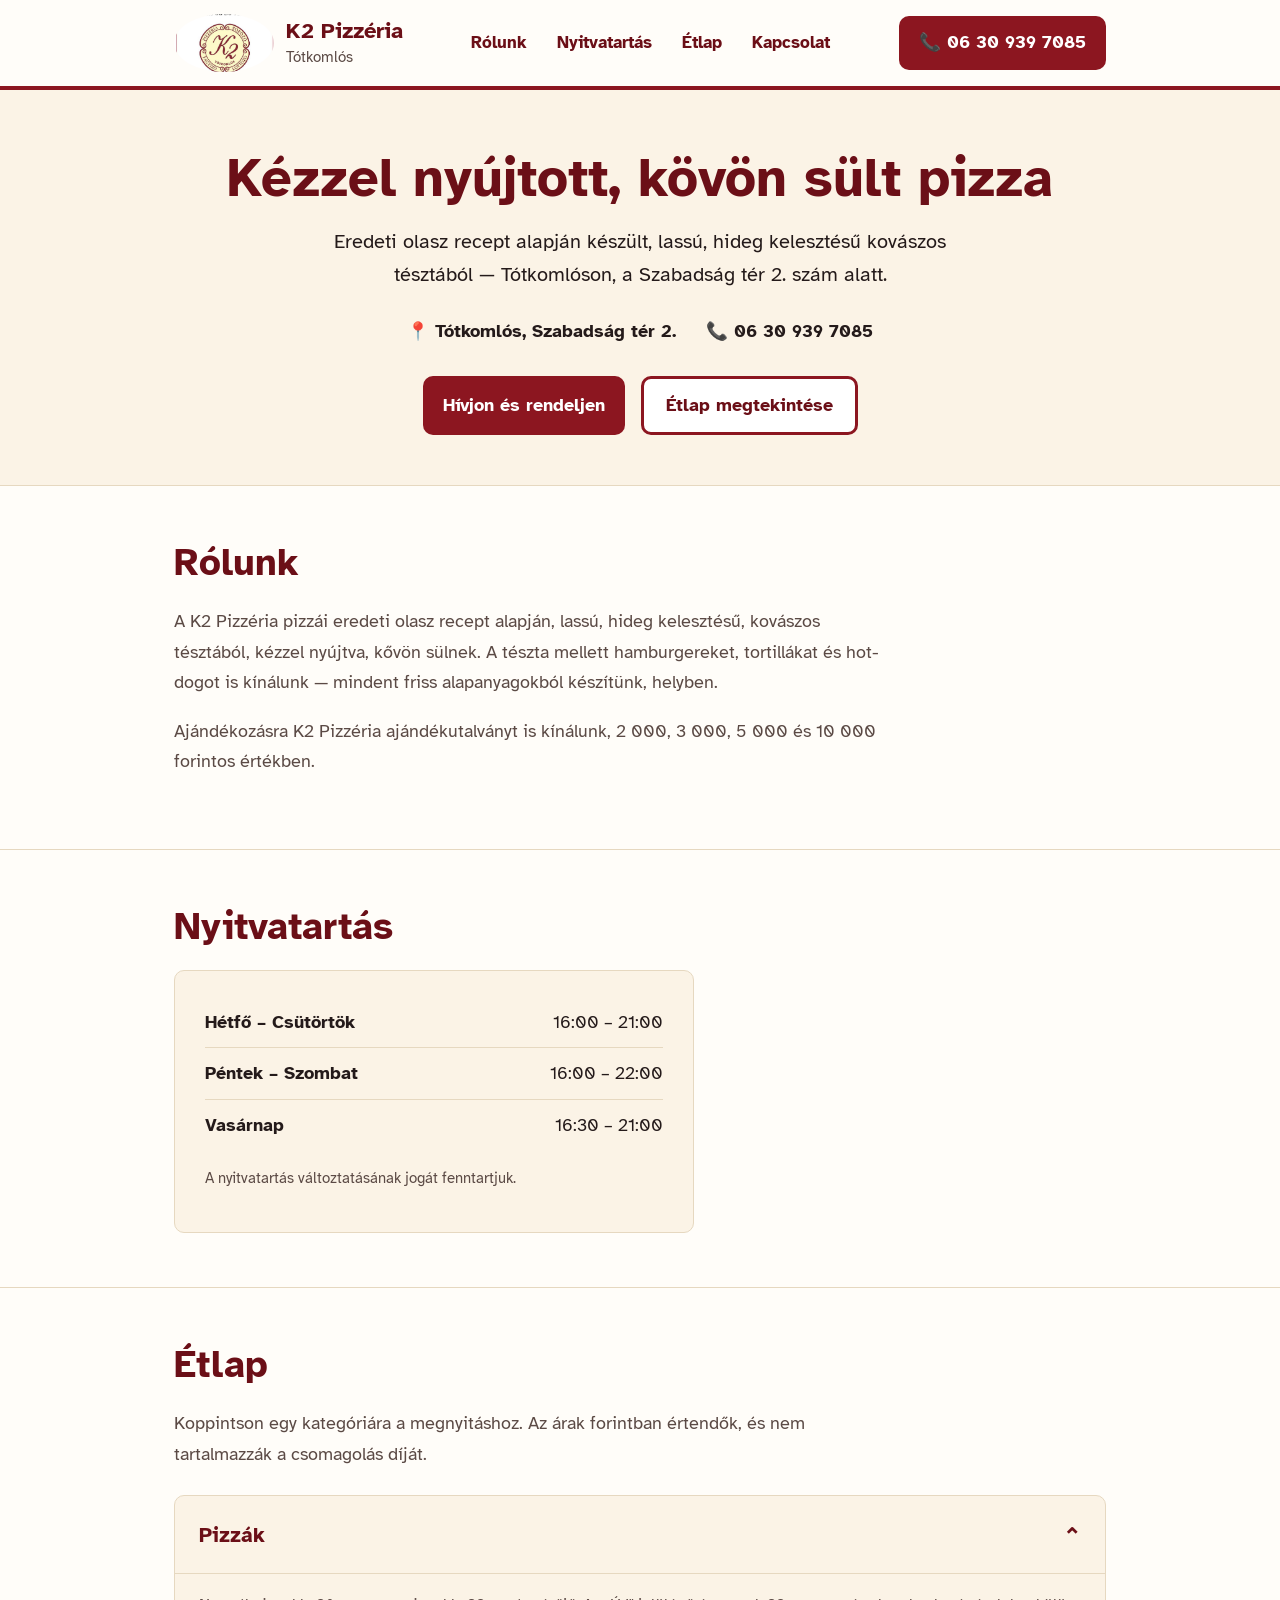
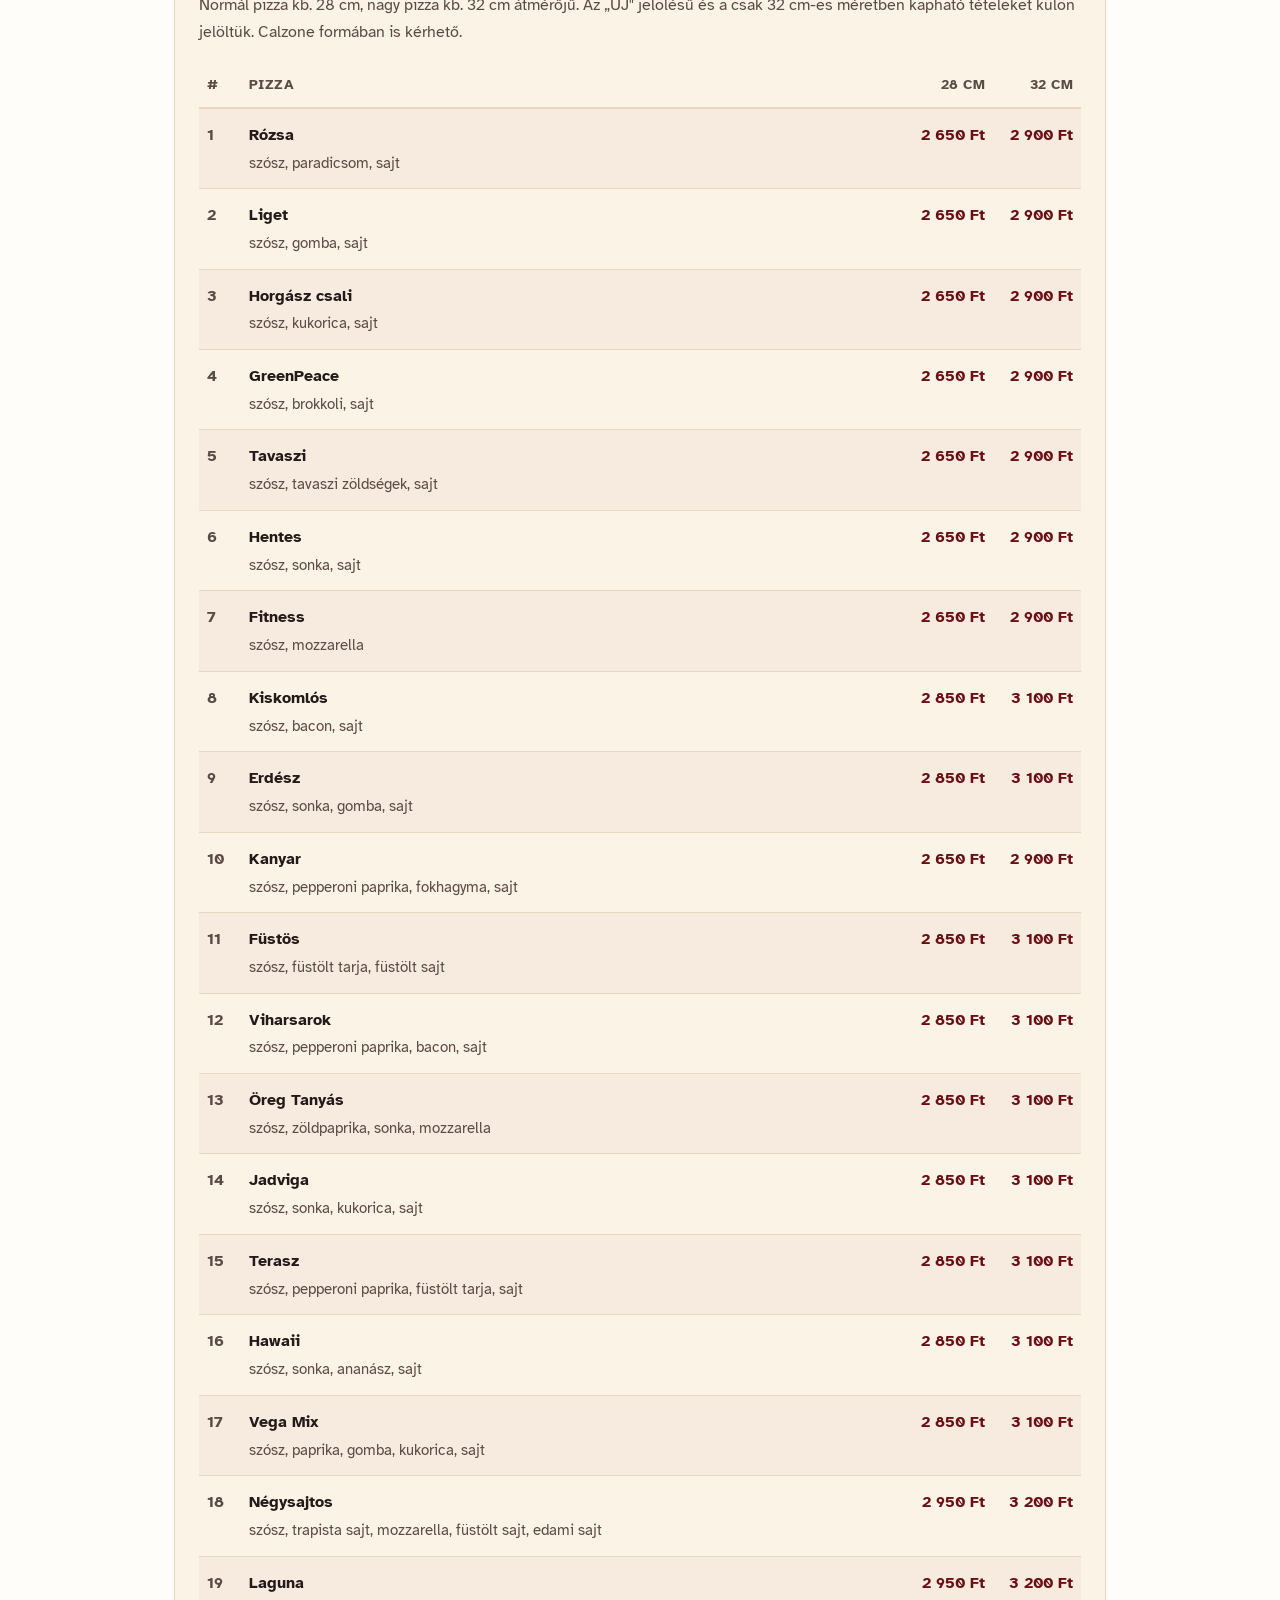
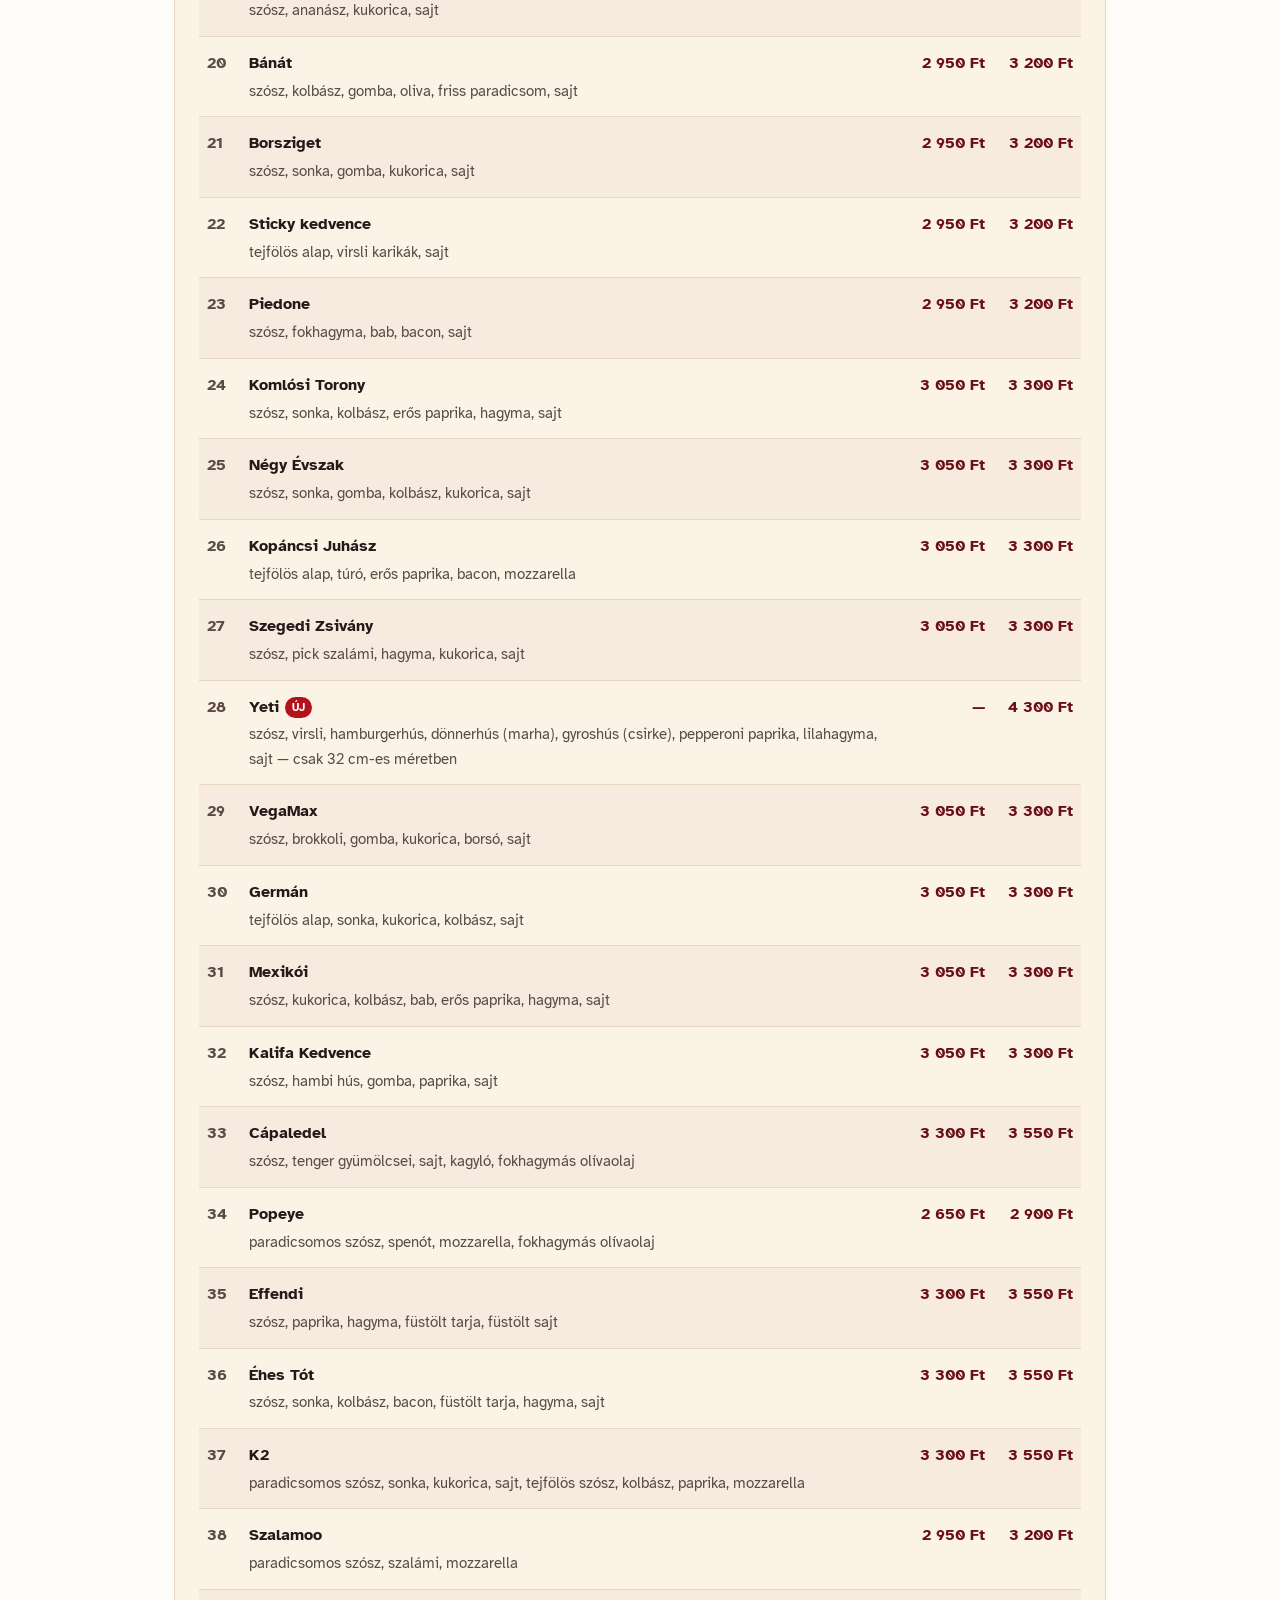
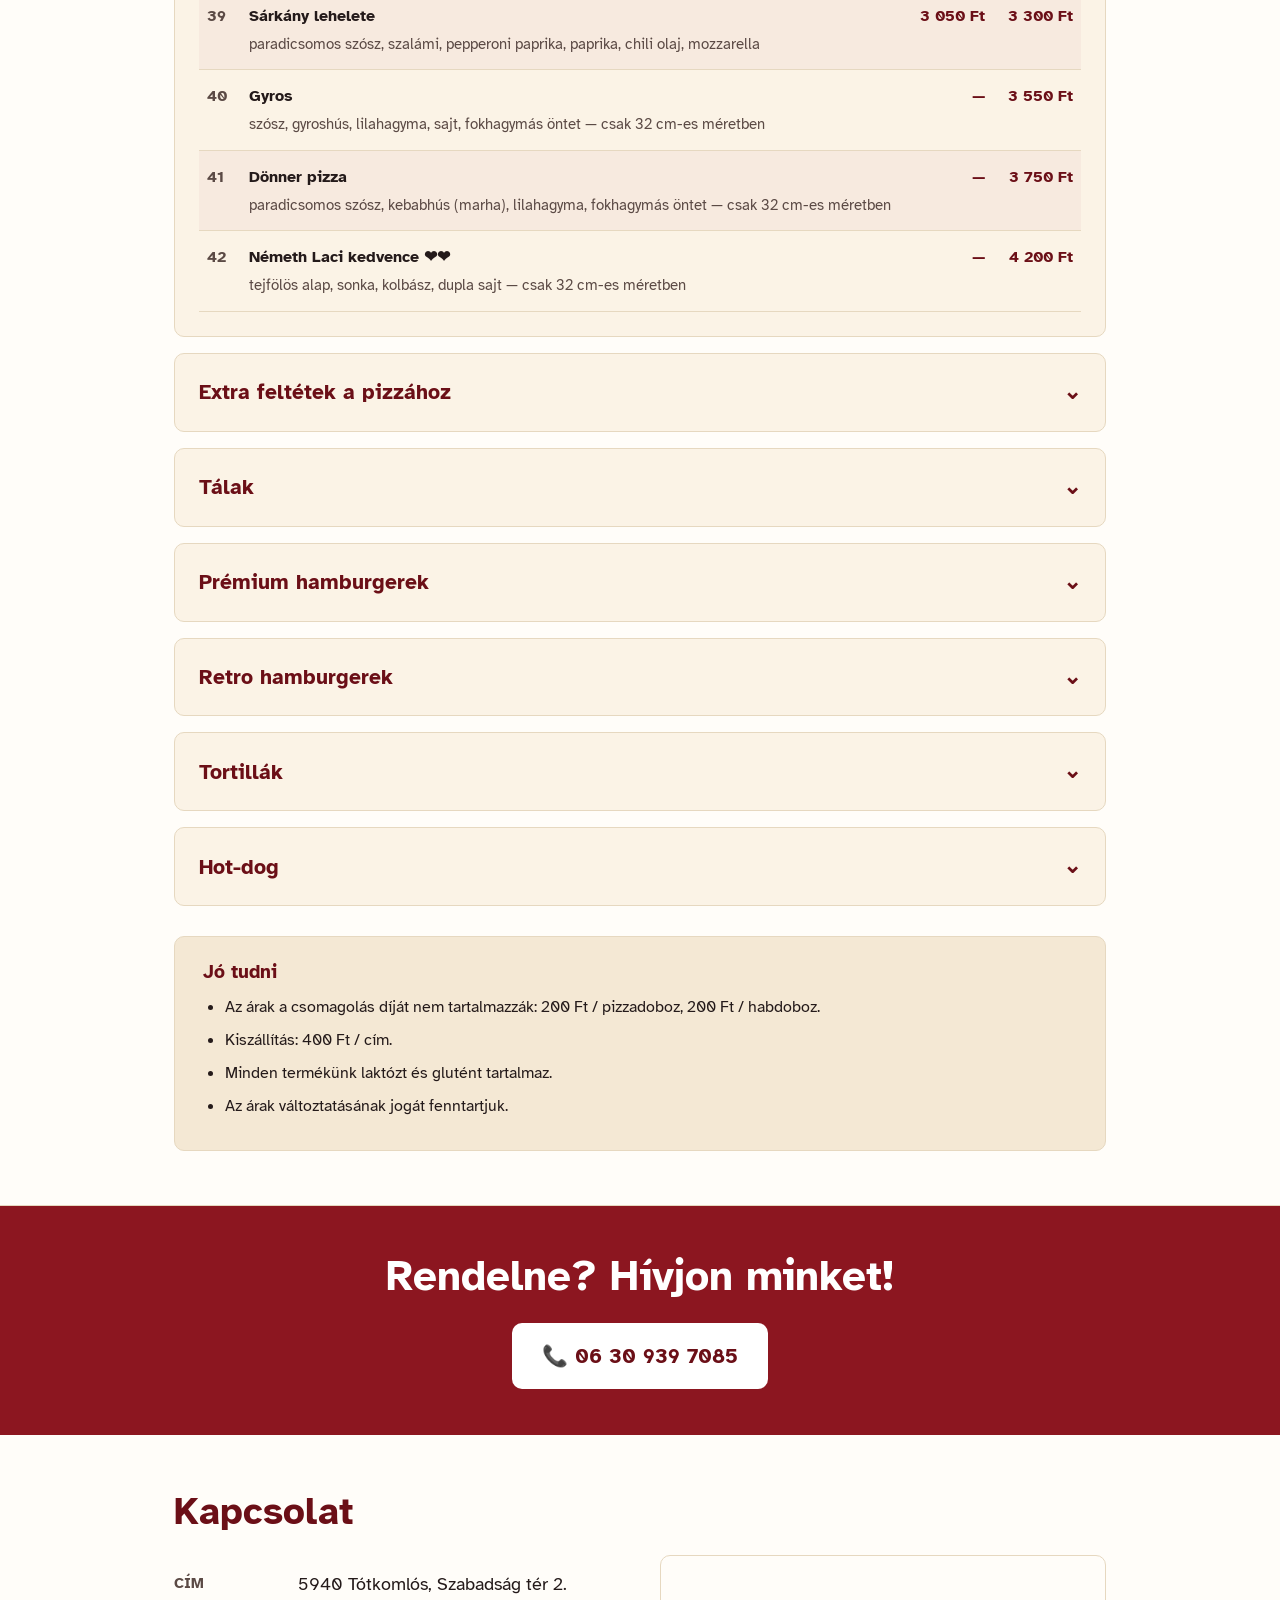
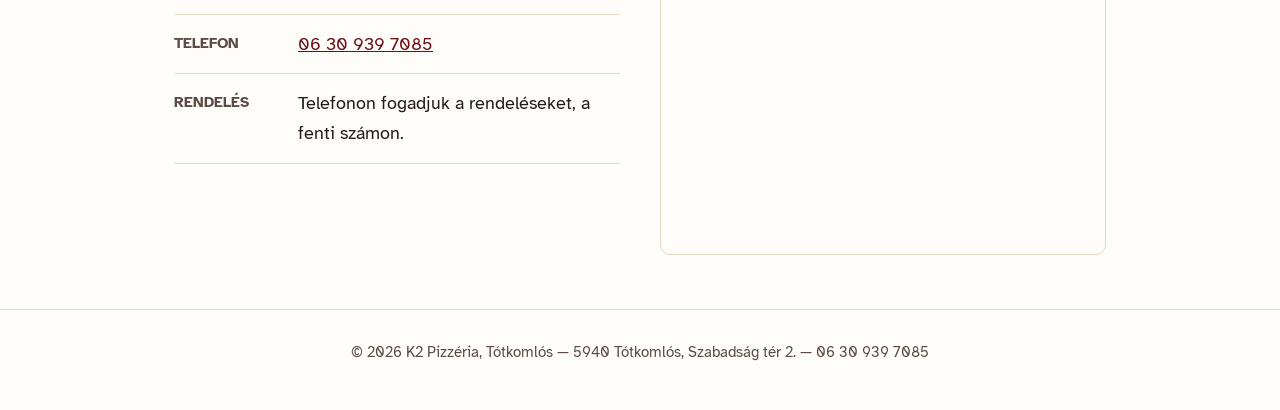
==== k2-pizzeria.html @ 4dfb0089 "jha" ====
<!DOCTYPE html>
<html lang="hu">

<head>
  <meta charset="UTF-8">
  <meta name="viewport" content="width=device-width, initial-scale=1.0">
  <title>K2 Pizzéria — Tótkomlós</title>
  <link rel="preconnect" href="https://fonts.googleapis.com">
  <link rel="preconnect" href="https://fonts.gstatic.com" crossorigin>
  <link href="https://fonts.googleapis.com/css2?family=Atkinson+Hyperlegible:ital,wght@0,400;0,700;1,400&display=swap"
    rel="stylesheet">
  <style>
    :root {
      --bg: #fffdf9;
      --surface: #fbf3e6;
      --surface-2: #f4e8d4;
      --text: #241a1a;
      --muted: #5b4a45;
      --brand: #8c1620;
      --brand-dark: #6b0f17;
      --line: #e6d8c0;
      --new: #b3121c;
      --focus: #1a5fb4;
      --radius: 10px;
    }

    * {
      box-sizing: border-box;
    }

    html {
      scroll-behavior: smooth;
    }

    body {
      margin: 0;
      background: var(--bg);
      color: var(--text);
      font-family: 'Atkinson Hyperlegible', Arial, sans-serif;
      font-size: 19px;
      line-height: 1.65;
    }

    h1,
    h2,
    h3 {
      font-weight: 700;
      line-height: 1.2;
      margin: 0 0 0.5em;
      color: var(--brand-dark);
    }

    p {
      margin: 0 0 1em;
    }

    a {
      color: var(--brand-dark);
    }

    img {
      max-width: 100%;
      display: block;
    }

    :focus-visible {
      outline: 3px solid var(--focus);
      outline-offset: 3px;
    }

    .wrap {
      max-width: 980px;
      margin: 0 auto;
      padding: 0 24px;
    }

    /* ---------------- HEADER ---------------- */
    header {
      background: var(--bg);
      border-bottom: 4px solid var(--brand);
      position: sticky;
      top: 0;
      z-index: 50;
    }

    .nav {
      display: flex;
      align-items: center;
      justify-content: space-between;
      flex-wrap: wrap;
      gap: 14px;
      padding: 14px 24px;
      max-width: 980px;
      margin: 0 auto;
    }

    .brand {
      display: flex;
      align-items: center;
      gap: 12px;
    }

    .brand img {
      height: 58px;
      width: auto;
      border-radius: 50%;
    }

    .brand-text {
      line-height: 1.2;
    }

    .brand-text strong {
      font-size: 1.4rem;
      color: var(--brand-dark);
      display: block;
    }

    .brand-text span {
      font-size: 0.95rem;
      color: var(--muted);
    }

    .nav-links {
      display: flex;
      flex-wrap: wrap;
      gap: 6px 22px;
      list-style: none;
      margin: 0;
      padding: 0;
      font-size: 1.05rem;
      font-weight: 700;
    }

    .nav-links a {
      text-decoration: none;
      padding: 6px 4px;
      border-bottom: 3px solid transparent;
    }

    .nav-links a:hover {
      border-color: var(--brand);
    }

    .call-btn {
      display: inline-flex;
      align-items: center;
      gap: 10px;
      background: var(--brand);
      color: #fff;
      font-weight: 700;
      font-size: 1.1rem;
      padding: 12px 20px;
      border-radius: var(--radius);
      text-decoration: none;
      white-space: nowrap;
    }

    .call-btn:hover {
      background: var(--brand-dark);
    }

    /* ---------------- HERO ---------------- */
    .hero {
      padding: 56px 0 50px;
      text-align: center;
      background: var(--surface);
      border-bottom: 1px solid var(--line);
    }

    .hero h1 {
      font-size: clamp(2.4rem, 6vw, 3.4rem);
      margin-bottom: 14px;
    }

    .hero .tagline {
      max-width: 640px;
      margin: 0 auto 26px;
      font-size: 1.25rem;
      color: var(--text);
    }

    .hero .facts {
      display: flex;
      justify-content: center;
      gap: 30px;
      flex-wrap: wrap;
      font-size: 1.1rem;
      font-weight: 700;
      margin-bottom: 30px;
      padding: 0;
    }

    .hero .facts li {
      list-style: none;
    }

    .hero-actions {
      display: flex;
      justify-content: center;
      gap: 16px;
      flex-wrap: wrap;
    }

    .btn-outline {
      display: inline-flex;
      align-items: center;
      gap: 8px;
      border: 3px solid var(--brand);
      color: var(--brand-dark);
      font-weight: 700;
      font-size: 1.1rem;
      padding: 12px 22px;
      border-radius: var(--radius);
      text-decoration: none;
      background: #fff;
    }

    .btn-outline:hover {
      background: var(--surface-2);
    }

    /* ---------------- GENERIC SECTION ---------------- */
    section {
      padding: 54px 0;
      border-bottom: 1px solid var(--line);
    }

    section h2 {
      font-size: clamp(1.8rem, 4vw, 2.4rem);
      margin-bottom: 20px;
    }

    .lead {
      font-size: 1.15rem;
      color: var(--muted);
      max-width: 720px;
    }

    /* ---------------- HOURS ---------------- */
    .hours-card {
      background: var(--surface);
      border: 1px solid var(--line);
      border-radius: var(--radius);
      padding: 26px 30px;
      max-width: 520px;
    }

    .hours-card table {
      width: 100%;
      border-collapse: collapse;
      font-size: 1.15rem;
    }

    .hours-card td {
      padding: 10px 0;
      border-bottom: 1px solid var(--line);
    }

    .hours-card tr:last-child td {
      border-bottom: none;
    }

    .hours-card td:first-child {
      font-weight: 700;
    }

    .hours-card td:last-child {
      text-align: right;
    }

    .hours-note {
      margin-top: 16px;
      font-size: 0.95rem;
      color: var(--muted);
    }

    /* ---------------- MENU ACCORDION ---------------- */
    details {
      background: var(--surface);
      border: 1px solid var(--line);
      border-radius: var(--radius);
      margin-bottom: 16px;
      overflow: hidden;
    }

    summary {
      cursor: pointer;
      list-style: none;
      padding: 20px 24px;
      font-size: 1.3rem;
      font-weight: 700;
      color: var(--brand-dark);
      display: flex;
      align-items: center;
      justify-content: space-between;
      gap: 16px;
    }

    summary::-webkit-details-marker {
      display: none;
    }

    summary .chev {
      font-size: 1.4rem;
      transition: transform 0.2s ease;
      flex-shrink: 0;
    }

    details[open] summary .chev {
      transform: rotate(180deg);
    }

    summary:hover {
      background: var(--surface-2);
    }

    .details-body {
      padding: 6px 24px 24px;
      border-top: 1px solid var(--line);
    }

    .details-note {
      font-size: 1rem;
      color: var(--muted);
      margin: 12px 0 18px;
    }

    /* simple list rows (single price) */
    .item-row {
      display: flex;
      justify-content: space-between;
      align-items: baseline;
      gap: 16px;
      padding: 14px 0;
      border-bottom: 1px solid var(--line);
    }

    .item-row:last-child {
      border-bottom: none;
    }

    .item-main {
      flex: 1;
    }

    .item-name {
      font-weight: 700;
      font-size: 1.12rem;
    }

    .item-name .badge {
      display: inline-block;
      background: var(--new);
      color: #fff;
      font-size: 0.7rem;
      font-weight: 700;
      padding: 2px 8px;
      border-radius: 20px;
      margin-left: 8px;
      vertical-align: middle;
    }

    .item-desc {
      font-size: 0.98rem;
      color: var(--muted);
    }

    .item-price {
      font-weight: 700;
      font-size: 1.12rem;
      white-space: nowrap;
      color: var(--brand-dark);
    }

    /* pizza table (two sizes) */
    table.pizza-table {
      width: 100%;
      border-collapse: collapse;
      font-size: 1.02rem;
    }

    table.pizza-table th {
      text-align: left;
      font-size: 0.9rem;
      text-transform: uppercase;
      letter-spacing: 0.03em;
      color: var(--muted);
      padding: 10px 8px;
      border-bottom: 2px solid var(--line);
    }

    table.pizza-table th.num-col {
      width: 42px;
    }

    table.pizza-table th.price-col {
      width: 88px;
      text-align: right;
    }

    table.pizza-table td {
      padding: 13px 8px;
      border-bottom: 1px solid var(--line);
      vertical-align: top;
    }

    table.pizza-table tr:nth-child(even) td {
      background: rgba(140, 22, 32, 0.035);
    }

    table.pizza-table td.num-col {
      font-weight: 700;
      color: var(--muted);
    }

    table.pizza-table td.price-col {
      text-align: right;
      font-weight: 700;
      color: var(--brand-dark);
      white-space: nowrap;
    }

    table.pizza-table .p-name {
      font-weight: 700;
    }

    table.pizza-table .p-desc {
      font-size: 0.93rem;
      color: var(--muted);
      display: block;
      margin-top: 2px;
    }

    table.pizza-table .badge {
      display: inline-block;
      background: var(--new);
      color: #fff;
      font-size: 0.68rem;
      font-weight: 700;
      padding: 2px 7px;
      border-radius: 20px;
      margin-left: 6px;
      vertical-align: middle;
    }

    .topping-table {
      width: 100%;
      border-collapse: collapse;
      font-size: 1.05rem;
      margin-top: 6px;
    }

    .topping-table th {
      text-align: left;
      padding: 10px 8px;
      border-bottom: 2px solid var(--line);
      font-size: 0.9rem;
      color: var(--muted);
      text-transform: uppercase;
    }

    .topping-table th.price-col {
      text-align: right;
    }

    .topping-table td {
      padding: 11px 8px;
      border-bottom: 1px solid var(--line);
    }

    .topping-table td.price-col {
      text-align: right;
      font-weight: 700;
      color: var(--brand-dark);
      white-space: nowrap;
    }

    /* ---------------- INFO BOX ---------------- */
    .info-box {
      background: var(--surface-2);
      border: 1px solid var(--line);
      border-radius: var(--radius);
      padding: 24px 28px;
      margin-top: 30px;
      font-size: 1.02rem;
    }

    .info-box h3 {
      font-size: 1.2rem;
      margin-bottom: 10px;
    }

    .info-box ul {
      margin: 0;
      padding-left: 22px;
    }

    .info-box li {
      margin-bottom: 6px;
    }

    /* ---------------- CONTACT ---------------- */
    .contact-grid {
      display: grid;
      grid-template-columns: 1fr 1fr;
      gap: 40px;
      align-items: start;
    }

    .contact-list {
      font-size: 1.15rem;
    }

    .contact-list .row {
      display: flex;
      gap: 14px;
      padding: 14px 0;
      border-bottom: 1px solid var(--line);
    }

    .contact-list .k {
      font-weight: 700;
      width: 110px;
      flex-shrink: 0;
      color: var(--muted);
      font-size: 0.95rem;
      text-transform: uppercase;
      padding-top: 2px;
    }

    .map-frame {
      width: 100%;
      min-height: 300px;
      border: 1px solid var(--line);
      border-radius: var(--radius);
    }

    /* ---------------- CTA STRIP ---------------- */
    .cta-strip {
      background: var(--brand);
      color: #fff;
      text-align: center;
      padding: 46px 24px;
    }

    .cta-strip h2 {
      color: #fff;
      font-size: clamp(1.8rem, 5vw, 2.6rem);
    }

    .cta-strip .call-btn {
      background: #fff;
      color: var(--brand-dark);
      font-size: 1.3rem;
      padding: 16px 30px;
    }

    .cta-strip .call-btn:hover {
      background: var(--surface);
    }

    /* ---------------- FOOTER ---------------- */
    footer {
      padding: 30px 24px;
      text-align: center;
      font-size: 0.95rem;
      color: var(--muted);
    }

    /* ---------------- RESPONSIVE ---------------- */
    @media (max-width: 720px) {
      body {
        font-size: 18px;
      }

      .contact-grid {
        grid-template-columns: 1fr;
      }

      .nav {
        justify-content: center;
        text-align: center;
      }

      .brand {
        justify-content: center;
        width: 100%;
      }

      table.pizza-table th.num-col,
      table.pizza-table td.num-col {
        display: none;
      }
    }
  </style>
</head>

<body>

  <header>
    <div class="nav">
      <div class="brand">
        <img src="k2-logo.png" alt="K2 Pizzéria logó">
        <div class="brand-text">
          <strong>K2 Pizzéria</strong>
          <span>Tótkomlós</span>
        </div>
      </div>
      <ul class="nav-links">
        <li><a href="#rolunk">Rólunk</a></li>
        <li><a href="#nyitvatartas">Nyitvatartás</a></li>
        <li><a href="#etlap">Étlap</a></li>
        <li><a href="#kapcsolat">Kapcsolat</a></li>
      </ul>
      <a href="tel:+36309397085" class="call-btn">📞 06 30 939 7085</a>
    </div>
  </header>

  <div class="hero">
    <div class="wrap">
      <h1>Kézzel nyújtott, kövön sült pizza</h1>
      <p class="tagline">Eredeti olasz recept alapján készült, lassú, hideg kelesztésű kovászos tésztából — Tótkomlóson,
        a Szabadság tér 2. szám alatt.</p>
      <ul class="facts">
        <li>📍 Tótkomlós, Szabadság tér 2.</li>
        <li>📞 06 30 939 7085</li>
      </ul>
      <div class="hero-actions">
        <a href="tel:+36309397085" class="call-btn">Hívjon és rendeljen</a>
        <a href="#etlap" class="btn-outline">Étlap megtekintése</a>
      </div>
    </div>
  </div>

  <section id="rolunk">
    <div class="wrap">
      <h2>Rólunk</h2>
      <p class="lead">A K2 Pizzéria pizzái eredeti olasz recept alapján, lassú, hideg kelesztésű, kovászos tésztából,
        kézzel nyújtva, kővön sülnek. A tészta mellett hamburgereket, tortillákat és hot-dogot is kínálunk — mindent
        friss alapanyagokból készítünk, helyben.</p>
      <p class="lead">Ajándékozásra K2 Pizzéria ajándékutalványt is kínálunk, 2 000, 3 000, 5 000 és 10 000 forintos
        értékben.</p>
    </div>
  </section>

  <section id="nyitvatartas">
    <div class="wrap">
      <h2>Nyitvatartás</h2>
      <div class="hours-card">
        <table>
          <tr>
            <td>Hétfő – Csütörtök</td>
            <td>16:00 – 21:00</td>
          </tr>
          <tr>
            <td>Péntek – Szombat</td>
            <td>16:00 – 22:00</td>
          </tr>
          <tr>
            <td>Vasárnap</td>
            <td>16:30 – 21:00</td>
          </tr>
        </table>
        <p class="hours-note">A nyitvatartás változtatásának jogát fenntartjuk.</p>
      </div>
    </div>
  </section>

  <section id="etlap">
    <div class="wrap">
      <h2>Étlap</h2>
      <p class="lead">Koppintson egy kategóriára a megnyitáshoz. Az árak forintban értendők, és nem tartalmazzák a
        csomagolás díját.</p>

      <details open style="margin-top:26px;">
        <summary>Pizzák <span class="chev">⌄</span></summary>
        <div class="details-body">
          <p class="details-note">Normál pizza kb. 28 cm, nagy pizza kb. 32 cm átmérőjű. Az „ÚJ" jelölésű és a csak 32
            cm-es méretben kapható tételeket külön jelöltük. Calzone formában is kérhető.</p>
          <table class="pizza-table">
            <tr>
              <th class="num-col">#</th>
              <th>Pizza</th>
              <th class="price-col">28 cm</th>
              <th class="price-col">32 cm</th>
            </tr>
            <tr>
              <td class="num-col">1</td>
              <td><span class="p-name">Rózsa</span><span class="p-desc">szósz, paradicsom, sajt</span></td>
              <td class="price-col">2 650 Ft</td>
              <td class="price-col">2 900 Ft</td>
            </tr>
            <tr>
              <td class="num-col">2</td>
              <td><span class="p-name">Liget</span><span class="p-desc">szósz, gomba, sajt</span></td>
              <td class="price-col">2 650 Ft</td>
              <td class="price-col">2 900 Ft</td>
            </tr>
            <tr>
              <td class="num-col">3</td>
              <td><span class="p-name">Horgász csali</span><span class="p-desc">szósz, kukorica, sajt</span></td>
              <td class="price-col">2 650 Ft</td>
              <td class="price-col">2 900 Ft</td>
            </tr>
            <tr>
              <td class="num-col">4</td>
              <td><span class="p-name">GreenPeace</span><span class="p-desc">szósz, brokkoli, sajt</span></td>
              <td class="price-col">2 650 Ft</td>
              <td class="price-col">2 900 Ft</td>
            </tr>
            <tr>
              <td class="num-col">5</td>
              <td><span class="p-name">Tavaszi</span><span class="p-desc">szósz, tavaszi zöldségek, sajt</span></td>
              <td class="price-col">2 650 Ft</td>
              <td class="price-col">2 900 Ft</td>
            </tr>
            <tr>
              <td class="num-col">6</td>
              <td><span class="p-name">Hentes</span><span class="p-desc">szósz, sonka, sajt</span></td>
              <td class="price-col">2 650 Ft</td>
              <td class="price-col">2 900 Ft</td>
            </tr>
            <tr>
              <td class="num-col">7</td>
              <td><span class="p-name">Fitness</span><span class="p-desc">szósz, mozzarella</span></td>
              <td class="price-col">2 650 Ft</td>
              <td class="price-col">2 900 Ft</td>
            </tr>
            <tr>
              <td class="num-col">8</td>
              <td><span class="p-name">Kiskomlós</span><span class="p-desc">szósz, bacon, sajt</span></td>
              <td class="price-col">2 850 Ft</td>
              <td class="price-col">3 100 Ft</td>
            </tr>
            <tr>
              <td class="num-col">9</td>
              <td><span class="p-name">Erdész</span><span class="p-desc">szósz, sonka, gomba, sajt</span></td>
              <td class="price-col">2 850 Ft</td>
              <td class="price-col">3 100 Ft</td>
            </tr>
            <tr>
              <td class="num-col">10</td>
              <td><span class="p-name">Kanyar</span><span class="p-desc">szósz, pepperoni paprika, fokhagyma,
                  sajt</span></td>
              <td class="price-col">2 650 Ft</td>
              <td class="price-col">2 900 Ft</td>
            </tr>
            <tr>
              <td class="num-col">11</td>
              <td><span class="p-name">Füstös</span><span class="p-desc">szósz, füstölt tarja, füstölt sajt</span></td>
              <td class="price-col">2 850 Ft</td>
              <td class="price-col">3 100 Ft</td>
            </tr>
            <tr>
              <td class="num-col">12</td>
              <td><span class="p-name">Viharsarok</span><span class="p-desc">szósz, pepperoni paprika, bacon,
                  sajt</span></td>
              <td class="price-col">2 850 Ft</td>
              <td class="price-col">3 100 Ft</td>
            </tr>
            <tr>
              <td class="num-col">13</td>
              <td><span class="p-name">Öreg Tanyás</span><span class="p-desc">szósz, zöldpaprika, sonka,
                  mozzarella</span></td>
              <td class="price-col">2 850 Ft</td>
              <td class="price-col">3 100 Ft</td>
            </tr>
            <tr>
              <td class="num-col">14</td>
              <td><span class="p-name">Jadviga</span><span class="p-desc">szósz, sonka, kukorica, sajt</span></td>
              <td class="price-col">2 850 Ft</td>
              <td class="price-col">3 100 Ft</td>
            </tr>
            <tr>
              <td class="num-col">15</td>
              <td><span class="p-name">Terasz</span><span class="p-desc">szósz, pepperoni paprika, füstölt tarja,
                  sajt</span></td>
              <td class="price-col">2 850 Ft</td>
              <td class="price-col">3 100 Ft</td>
            </tr>
            <tr>
              <td class="num-col">16</td>
              <td><span class="p-name">Hawaii</span><span class="p-desc">szósz, sonka, ananász, sajt</span></td>
              <td class="price-col">2 850 Ft</td>
              <td class="price-col">3 100 Ft</td>
            </tr>
            <tr>
              <td class="num-col">17</td>
              <td><span class="p-name">Vega Mix</span><span class="p-desc">szósz, paprika, gomba, kukorica, sajt</span>
              </td>
              <td class="price-col">2 850 Ft</td>
              <td class="price-col">3 100 Ft</td>
            </tr>
            <tr>
              <td class="num-col">18</td>
              <td><span class="p-name">Négysajtos</span><span class="p-desc">szósz, trapista sajt, mozzarella, füstölt
                  sajt, edami sajt</span></td>
              <td class="price-col">2 950 Ft</td>
              <td class="price-col">3 200 Ft</td>
            </tr>
            <tr>
              <td class="num-col">19</td>
              <td><span class="p-name">Laguna</span><span class="p-desc">szósz, ananász, kukorica, sajt</span></td>
              <td class="price-col">2 950 Ft</td>
              <td class="price-col">3 200 Ft</td>
            </tr>
            <tr>
              <td class="num-col">20</td>
              <td><span class="p-name">Bánát</span><span class="p-desc">szósz, kolbász, gomba, oliva, friss paradicsom,
                  sajt</span></td>
              <td class="price-col">2 950 Ft</td>
              <td class="price-col">3 200 Ft</td>
            </tr>
            <tr>
              <td class="num-col">21</td>
              <td><span class="p-name">Borsziget</span><span class="p-desc">szósz, sonka, gomba, kukorica, sajt</span>
              </td>
              <td class="price-col">2 950 Ft</td>
              <td class="price-col">3 200 Ft</td>
            </tr>
            <tr>
              <td class="num-col">22</td>
              <td><span class="p-name">Sticky kedvence</span><span class="p-desc">tejfölös alap, virsli karikák,
                  sajt</span></td>
              <td class="price-col">2 950 Ft</td>
              <td class="price-col">3 200 Ft</td>
            </tr>
            <tr>
              <td class="num-col">23</td>
              <td><span class="p-name">Piedone</span><span class="p-desc">szósz, fokhagyma, bab, bacon, sajt</span></td>
              <td class="price-col">2 950 Ft</td>
              <td class="price-col">3 200 Ft</td>
            </tr>
            <tr>
              <td class="num-col">24</td>
              <td><span class="p-name">Komlósi Torony</span><span class="p-desc">szósz, sonka, kolbász, erős paprika,
                  hagyma, sajt</span></td>
              <td class="price-col">3 050 Ft</td>
              <td class="price-col">3 300 Ft</td>
            </tr>
            <tr>
              <td class="num-col">25</td>
              <td><span class="p-name">Négy Évszak</span><span class="p-desc">szósz, sonka, gomba, kolbász, kukorica,
                  sajt</span></td>
              <td class="price-col">3 050 Ft</td>
              <td class="price-col">3 300 Ft</td>
            </tr>
            <tr>
              <td class="num-col">26</td>
              <td><span class="p-name">Kopáncsi Juhász</span><span class="p-desc">tejfölös alap, túró, erős paprika,
                  bacon, mozzarella</span></td>
              <td class="price-col">3 050 Ft</td>
              <td class="price-col">3 300 Ft</td>
            </tr>
            <tr>
              <td class="num-col">27</td>
              <td><span class="p-name">Szegedi Zsivány</span><span class="p-desc">szósz, pick szalámi, hagyma, kukorica,
                  sajt</span></td>
              <td class="price-col">3 050 Ft</td>
              <td class="price-col">3 300 Ft</td>
            </tr>
            <tr>
              <td class="num-col">28</td>
              <td><span class="p-name">Yeti<span class="badge">ÚJ</span></span><span class="p-desc">szósz, virsli,
                  hamburgerhús, dönnerhús (marha), gyroshús (csirke), pepperoni paprika, lilahagyma, sajt — csak 32
                  cm-es méretben</span></td>
              <td class="price-col">—</td>
              <td class="price-col">4 300 Ft</td>
            </tr>
            <tr>
              <td class="num-col">29</td>
              <td><span class="p-name">VegaMax</span><span class="p-desc">szósz, brokkoli, gomba, kukorica, borsó,
                  sajt</span></td>
              <td class="price-col">3 050 Ft</td>
              <td class="price-col">3 300 Ft</td>
            </tr>
            <tr>
              <td class="num-col">30</td>
              <td><span class="p-name">Germán</span><span class="p-desc">tejfölös alap, sonka, kukorica, kolbász,
                  sajt</span></td>
              <td class="price-col">3 050 Ft</td>
              <td class="price-col">3 300 Ft</td>
            </tr>
            <tr>
              <td class="num-col">31</td>
              <td><span class="p-name">Mexikói</span><span class="p-desc">szósz, kukorica, kolbász, bab, erős paprika,
                  hagyma, sajt</span></td>
              <td class="price-col">3 050 Ft</td>
              <td class="price-col">3 300 Ft</td>
            </tr>
            <tr>
              <td class="num-col">32</td>
              <td><span class="p-name">Kalifa Kedvence</span><span class="p-desc">szósz, hambi hús, gomba, paprika,
                  sajt</span></td>
              <td class="price-col">3 050 Ft</td>
              <td class="price-col">3 300 Ft</td>
            </tr>
            <tr>
              <td class="num-col">33</td>
              <td><span class="p-name">Cápaledel</span><span class="p-desc">szósz, tenger gyümölcsei, sajt, kagyló,
                  fokhagymás olívaolaj</span></td>
              <td class="price-col">3 300 Ft</td>
              <td class="price-col">3 550 Ft</td>
            </tr>
            <tr>
              <td class="num-col">34</td>
              <td><span class="p-name">Popeye</span><span class="p-desc">paradicsomos szósz, spenót, mozzarella,
                  fokhagymás olívaolaj</span></td>
              <td class="price-col">2 650 Ft</td>
              <td class="price-col">2 900 Ft</td>
            </tr>
            <tr>
              <td class="num-col">35</td>
              <td><span class="p-name">Effendi</span><span class="p-desc">szósz, paprika, hagyma, füstölt tarja, füstölt
                  sajt</span></td>
              <td class="price-col">3 300 Ft</td>
              <td class="price-col">3 550 Ft</td>
            </tr>
            <tr>
              <td class="num-col">36</td>
              <td><span class="p-name">Éhes Tót</span><span class="p-desc">szósz, sonka, kolbász, bacon, füstölt tarja,
                  hagyma, sajt</span></td>
              <td class="price-col">3 300 Ft</td>
              <td class="price-col">3 550 Ft</td>
            </tr>
            <tr>
              <td class="num-col">37</td>
              <td><span class="p-name">K2</span><span class="p-desc">paradicsomos szósz, sonka, kukorica, sajt, tejfölös
                  szósz, kolbász, paprika, mozzarella</span></td>
              <td class="price-col">3 300 Ft</td>
              <td class="price-col">3 550 Ft</td>
            </tr>
            <tr>
              <td class="num-col">38</td>
              <td><span class="p-name">Szalamoo</span><span class="p-desc">paradicsomos szósz, szalámi,
                  mozzarella</span></td>
              <td class="price-col">2 950 Ft</td>
              <td class="price-col">3 200 Ft</td>
            </tr>
            <tr>
              <td class="num-col">39</td>
              <td><span class="p-name">Sárkány lehelete</span><span class="p-desc">paradicsomos szósz, szalámi,
                  pepperoni paprika, paprika, chili olaj, mozzarella</span></td>
              <td class="price-col">3 050 Ft</td>
              <td class="price-col">3 300 Ft</td>
            </tr>
            <tr>
              <td class="num-col">40</td>
              <td><span class="p-name">Gyros</span><span class="p-desc">szósz, gyroshús, lilahagyma, sajt, fokhagymás
                  öntet — csak 32 cm-es méretben</span></td>
              <td class="price-col">—</td>
              <td class="price-col">3 550 Ft</td>
            </tr>
            <tr>
              <td class="num-col">41</td>
              <td><span class="p-name">Dönner pizza</span><span class="p-desc">paradicsomos szósz, kebabhús (marha),
                  lilahagyma, fokhagymás öntet — csak 32 cm-es méretben</span></td>
              <td class="price-col">—</td>
              <td class="price-col">3 750 Ft</td>
            </tr>
            <tr>
              <td class="num-col">42</td>
              <td><span class="p-name">Németh Laci kedvence ❤❤</span><span class="p-desc">tejfölös alap, sonka, kolbász,
                  dupla sajt — csak 32 cm-es méretben</span></td>
              <td class="price-col">—</td>
              <td class="price-col">4 200 Ft</td>
            </tr>
          </table>
        </div>
      </details>

      <details>
        <summary>Extra feltétek a pizzához <span class="chev">⌄</span></summary>
        <div class="details-body">
          <table class="topping-table">
            <tr>
              <th>Feltét</th>
              <th class="price-col">28 cm</th>
              <th class="price-col">32 cm</th>
            </tr>
            <tr>
              <td>Füstölt sajt</td>
              <td class="price-col">750 Ft</td>
              <td class="price-col">800 Ft</td>
            </tr>
            <tr>
              <td>Sajtok</td>
              <td class="price-col">650 Ft</td>
              <td class="price-col">700 Ft</td>
            </tr>
            <tr>
              <td>Húsok, felvágottak</td>
              <td class="price-col">400 Ft</td>
              <td class="price-col">450 Ft</td>
            </tr>
            <tr>
              <td>Zöldségek</td>
              <td class="price-col">300 Ft</td>
              <td class="price-col">350 Ft</td>
            </tr>
            <tr>
              <td>Tenger gyümölcsei</td>
              <td class="price-col">630 Ft</td>
              <td class="price-col">700 Ft</td>
            </tr>
            <tr>
              <td>Kagyló</td>
              <td class="price-col">650 Ft</td>
              <td class="price-col">650 Ft</td>
            </tr>
          </table>
          <p class="details-note">Választható szószok: paradicsomos, csípős, tejfölös, ketchup, mustár, majonéz — 400
            Ft. Chili szórás 200 Ft. Pizzakenyér (fokhagymás vagy sima olívaolajjal) 800 Ft.</p>
        </div>
      </details>

      <details>
        <summary>Tálak <span class="chev">⌄</span></summary>
        <div class="details-body">
          <div class="item-row">
            <div class="item-main">
              <div class="item-name">Gyros tál</div>
              <div class="item-desc">csirke gyroshús, saláta öntettel, sültburgonya, +1 cikk pizzakenyér</div>
            </div>
            <div class="item-price">3 150 Ft</div>
          </div>
          <div class="item-row">
            <div class="item-main">
              <div class="item-name">Dönner tál <span class="badge">ÚJ</span></div>
              <div class="item-desc">saláta öntettel, sültburgonya, dönnerhús (marha), pita</div>
            </div>
            <div class="item-price">3 350 Ft</div>
          </div>
          <div class="item-row">
            <div class="item-main">
              <div class="item-name">Sültburgonya</div>
            </div>
            <div class="item-price">800 Ft</div>
          </div>
        </div>
      </details>

      <details>
        <summary>Prémium hamburgerek <span class="chev">⌄</span></summary>
        <div class="details-body">
          <p class="details-note">Házi buci, szósz, prémium marhahús, zöldfélék.</p>
          <div class="item-row">
            <div class="item-main">
              <div class="item-name">1. Sima</div>
              <div class="item-desc">szósz, zöldféle, lilahagyma, hús</div>
            </div>
            <div class="item-price">2 400 Ft</div>
          </div>
          <div class="item-row">
            <div class="item-main">
              <div class="item-name">2. Sajtos</div>
              <div class="item-desc">szósz, hús, zöldféle, lilahagyma, cheddar sajt</div>
            </div>
            <div class="item-price">2 500 Ft</div>
          </div>
          <div class="item-row">
            <div class="item-main">
              <div class="item-name">3. Sonkás <span class="badge">ÚJ</span></div>
              <div class="item-desc">szósz, zöldféle, lilahagyma, hús, sonka, sajt</div>
            </div>
            <div class="item-price">2 800 Ft</div>
          </div>
          <div class="item-row">
            <div class="item-main">
              <div class="item-name">4. Kukoricás</div>
              <div class="item-desc">szósz, hús, kukorica, zöldféle, cheddar sajt</div>
            </div>
            <div class="item-price">2 650 Ft</div>
          </div>
          <div class="item-row">
            <div class="item-main">
              <div class="item-name">5. Gombás</div>
              <div class="item-desc">szósz, hús, gomba, zöldféle, lilahagyma, cheddar sajt</div>
            </div>
            <div class="item-price">2 650 Ft</div>
          </div>
          <div class="item-row">
            <div class="item-main">
              <div class="item-name">6. Hawai</div>
              <div class="item-desc">szósz, hús, ananász, zöldféle, cheddar sajt</div>
            </div>
            <div class="item-price">2 650 Ft</div>
          </div>
          <div class="item-row">
            <div class="item-main">
              <div class="item-name">7. Komlósi rettenetes</div>
              <div class="item-desc">szósz, hús, kolbász, bacon, erős paprika, zöldféle, lilahagyma, cheddar sajt</div>
            </div>
            <div class="item-price">2 800 Ft</div>
          </div>
          <div class="item-row">
            <div class="item-main">
              <div class="item-name">8. Onionos <span class="badge">ÚJ</span></div>
              <div class="item-desc">szósz, zöldféle, lilahagyma, hús, 4 db hagymakarika</div>
            </div>
            <div class="item-price">2 800 Ft</div>
          </div>
          <div class="item-row">
            <div class="item-main">
              <div class="item-name">+ Prémium marhahús felár</div>
            </div>
            <div class="item-price">+1 300 Ft</div>
          </div>
        </div>
      </details>

      <details>
        <summary>Retro hamburgerek <span class="chev">⌄</span></summary>
        <div class="details-body">
          <p class="details-note">Házi buci, házi szósz, marhahús, zöldfélék.</p>
          <div class="item-row">
            <div class="item-main">
              <div class="item-name">1. Sima</div>
              <div class="item-desc">szósz, hambihús, zöldféle, lilahagyma</div>
            </div>
            <div class="item-price">1 850 Ft</div>
          </div>
          <div class="item-row">
            <div class="item-main">
              <div class="item-name">2. Sajtos</div>
              <div class="item-desc">szósz, hambihús, zöldféle, lilahagyma, sajt</div>
            </div>
            <div class="item-price">1 950 Ft</div>
          </div>
          <div class="item-row">
            <div class="item-main">
              <div class="item-name">3. Kukoricás</div>
              <div class="item-desc">szósz, hambihús, kukorica, zöldféle, lilahagyma, sajt</div>
            </div>
            <div class="item-price">2 100 Ft</div>
          </div>
          <div class="item-row">
            <div class="item-main">
              <div class="item-name">4. Gombás</div>
              <div class="item-desc">szósz, hambihús, gomba, zöldféle, lilahagyma, sajt</div>
            </div>
            <div class="item-price">2 100 Ft</div>
          </div>
          <div class="item-row">
            <div class="item-main">
              <div class="item-name">5. Hawai</div>
              <div class="item-desc">szósz, hambihús, ananász, zöldféle, sajt</div>
            </div>
            <div class="item-price">2 100 Ft</div>
          </div>
          <div class="item-row">
            <div class="item-main">
              <div class="item-name">6. Rettenetes</div>
              <div class="item-desc">szósz, hambihús, kolbász, bacon, erős paprika, zöldféle, lilahagyma, sajt</div>
            </div>
            <div class="item-price">2 450 Ft</div>
          </div>
          <div class="item-row">
            <div class="item-main">
              <div class="item-name">7. Dönner <span class="badge">ÚJ</span></div>
              <div class="item-desc">szósz, kebabhús (marha), zöldféle, lilahagyma, sajt</div>
            </div>
            <div class="item-price">2 700 Ft</div>
          </div>
          <div class="item-row">
            <div class="item-main">
              <div class="item-name">8. Gyrosos</div>
              <div class="item-desc">szósz, gyroshús, zöldféle, lilahagyma, sajt</div>
            </div>
            <div class="item-price">2 450 Ft</div>
          </div>
          <div class="item-row">
            <div class="item-main">
              <div class="item-name">9. Kinder burger <span class="badge">ÚJ</span></div>
              <div class="item-desc">buci, ketchup vagy majonéz, hús, sajt</div>
            </div>
            <div class="item-price">950 Ft</div>
          </div>
          <div class="item-row">
            <div class="item-main">
              <div class="item-name">+ Dönnerhús (marha) felár</div>
            </div>
            <div class="item-price">+1 350 Ft</div>
          </div>
          <div class="item-row">
            <div class="item-main">
              <div class="item-name">+ Gyroshús (csirke) felár</div>
            </div>
            <div class="item-price">+1 150 Ft</div>
          </div>
        </div>
      </details>

      <details>
        <summary>Tortillák <span class="chev">⌄</span></summary>
        <div class="details-body">
          <div class="item-row">
            <div class="item-main">
              <div class="item-name">1. Vegamix</div>
              <div class="item-desc">szósz, gomba, kukorica, lilahagyma, zöldféle, sajt</div>
            </div>
            <div class="item-price">2 100 Ft</div>
          </div>
          <div class="item-row">
            <div class="item-main">
              <div class="item-name">2. Sonkás</div>
              <div class="item-desc">szósz, sonka, zöldféle, sajt</div>
            </div>
            <div class="item-price">2 000 Ft</div>
          </div>
          <div class="item-row">
            <div class="item-main">
              <div class="item-name">3. Sajtos</div>
              <div class="item-desc">szósz, hambihús, zöldféle, sajt</div>
            </div>
            <div class="item-price">2 000 Ft</div>
          </div>
          <div class="item-row">
            <div class="item-main">
              <div class="item-name">4. Mexikói</div>
              <div class="item-desc">szósz, hambihús, kukorica, zöldféle, sajt, chili fűszer</div>
            </div>
            <div class="item-price">2 250 Ft</div>
          </div>
          <div class="item-row">
            <div class="item-main">
              <div class="item-name">5. Gombás</div>
              <div class="item-desc">szósz, hambihús, gomba, zöldféle, sajt</div>
            </div>
            <div class="item-price">2 250 Ft</div>
          </div>
          <div class="item-row">
            <div class="item-main">
              <div class="item-name">6. Komlósi tarisznya</div>
              <div class="item-desc">szósz, hambihús, kolbász, bacon, erős paprika, zöldféle, sajt</div>
            </div>
            <div class="item-price">2 350 Ft</div>
          </div>
          <div class="item-row">
            <div class="item-main">
              <div class="item-name">7. Kétkezes</div>
              <div class="item-desc">szósz, dupla hambihús, sonka, gomba, zöldféle, sajt</div>
            </div>
            <div class="item-price">2 850 Ft</div>
          </div>
          <div class="item-row">
            <div class="item-main">
              <div class="item-name">8. Dönner <span class="badge">ÚJ</span></div>
              <div class="item-desc">szósz, kebabhús (marha), lilahagyma, zöldféle, sajt</div>
            </div>
            <div class="item-price">2 900 Ft</div>
          </div>
          <div class="item-row">
            <div class="item-main">
              <div class="item-name">9. Gyrosos</div>
              <div class="item-desc">szósz, gyroshús, csemegeuborka, paradicsom, lilahagyma</div>
            </div>
            <div class="item-price">2 700 Ft</div>
          </div>
          <div class="item-row">
            <div class="item-main">
              <div class="item-name">10. Hawai</div>
              <div class="item-desc">szósz, hús, ananász, zöldféle, lilahagyma, cheddar sajt</div>
            </div>
            <div class="item-price">2 700 Ft</div>
          </div>
        </div>
      </details>

      <details>
        <summary>Hot-dog <span class="chev">⌄</span></summary>
        <div class="details-body">
          <div class="item-row">
            <div class="item-main">
              <div class="item-name">1. Classic</div>
              <div class="item-desc">kifli, szósz, virsli</div>
            </div>
            <div class="item-price">900 Ft</div>
          </div>
          <div class="item-row">
            <div class="item-main">
              <div class="item-name">2. Sajtos</div>
              <div class="item-desc">kifli, szósz, virsli, sajt</div>
            </div>
            <div class="item-price">1 000 Ft</div>
          </div>
          <div class="item-row">
            <div class="item-main">
              <div class="item-name">3. Sajtos-kukoricás</div>
              <div class="item-desc">kifli, szósz, virsli, sajt, kukorica</div>
            </div>
            <div class="item-price">1 050 Ft</div>
          </div>
          <div class="item-row">
            <div class="item-main">
              <div class="item-name">4. Sajtos-gombás</div>
              <div class="item-desc">kifli, szósz, virsli, sajt, gomba</div>
            </div>
            <div class="item-price">1 100 Ft</div>
          </div>
          <div class="item-row">
            <div class="item-main">
              <div class="item-name">5. Sajtos-baconos</div>
              <div class="item-desc">kifli, szósz, virsli, sajt, bacon</div>
            </div>
            <div class="item-price">1 100 Ft</div>
          </div>
          <div class="item-row">
            <div class="item-main">
              <div class="item-name">6. K2 Hot-dog</div>
              <div class="item-desc">kifli, szósz, virsli, sajt, bacon, pirított hagyma</div>
            </div>
            <div class="item-price">1 250 Ft</div>
          </div>
          <p class="details-note">Extra feltétek (szósz, sajt, zöldség, pirított hagyma, bacon): 150 Ft / feltét.</p>
        </div>
      </details>

      <div class="info-box">
        <h3>Jó tudni</h3>
        <ul>
          <li>Az árak a csomagolás díját nem tartalmazzák: 200 Ft / pizzadoboz, 200 Ft / habdoboz.</li>
          <li>Kiszállítás: 400 Ft / cím.</li>
          <li>Minden termékünk laktózt és glutént tartalmaz.</li>
          <li>Az árak változtatásának jogát fenntartjuk.</li>
        </ul>
      </div>
    </div>
  </section>

  <div class="cta-strip">
    <h2>Rendelne? Hívjon minket!</h2>
    <a href="tel:+36309397085" class="call-btn">📞 06 30 939 7085</a>
  </div>

  <section id="kapcsolat">
    <div class="wrap">
      <h2>Kapcsolat</h2>
      <div class="contact-grid">
        <div class="contact-list">
          <div class="row"><span class="k">Cím</span><span>5940 Tótkomlós, Szabadság tér 2.</span></div>
          <div class="row"><span class="k">Telefon</span><span><a href="tel:+36309397085">06 30 939 7085</a></span>
          </div>
          <div class="row"><span class="k">Rendelés</span><span>Telefonon fogadjuk a rendeléseket, a fenti
              számon.</span></div>
        </div>
        <iframe class="map-frame" loading="lazy"
          src="https://www.google.com/maps?q=T%C3%B3tkoml%C3%B3s%2C+Szabads%C3%A1g+t%C3%A9r+2&output=embed">
        </iframe>
      </div>
    </div>
  </section>

  <footer>
    <p>© 2026 K2 Pizzéria, Tótkomlós — 5940 Tótkomlós, Szabadság tér 2. — 06 30 939 7085</p>
  </footer>

</body>

</html>
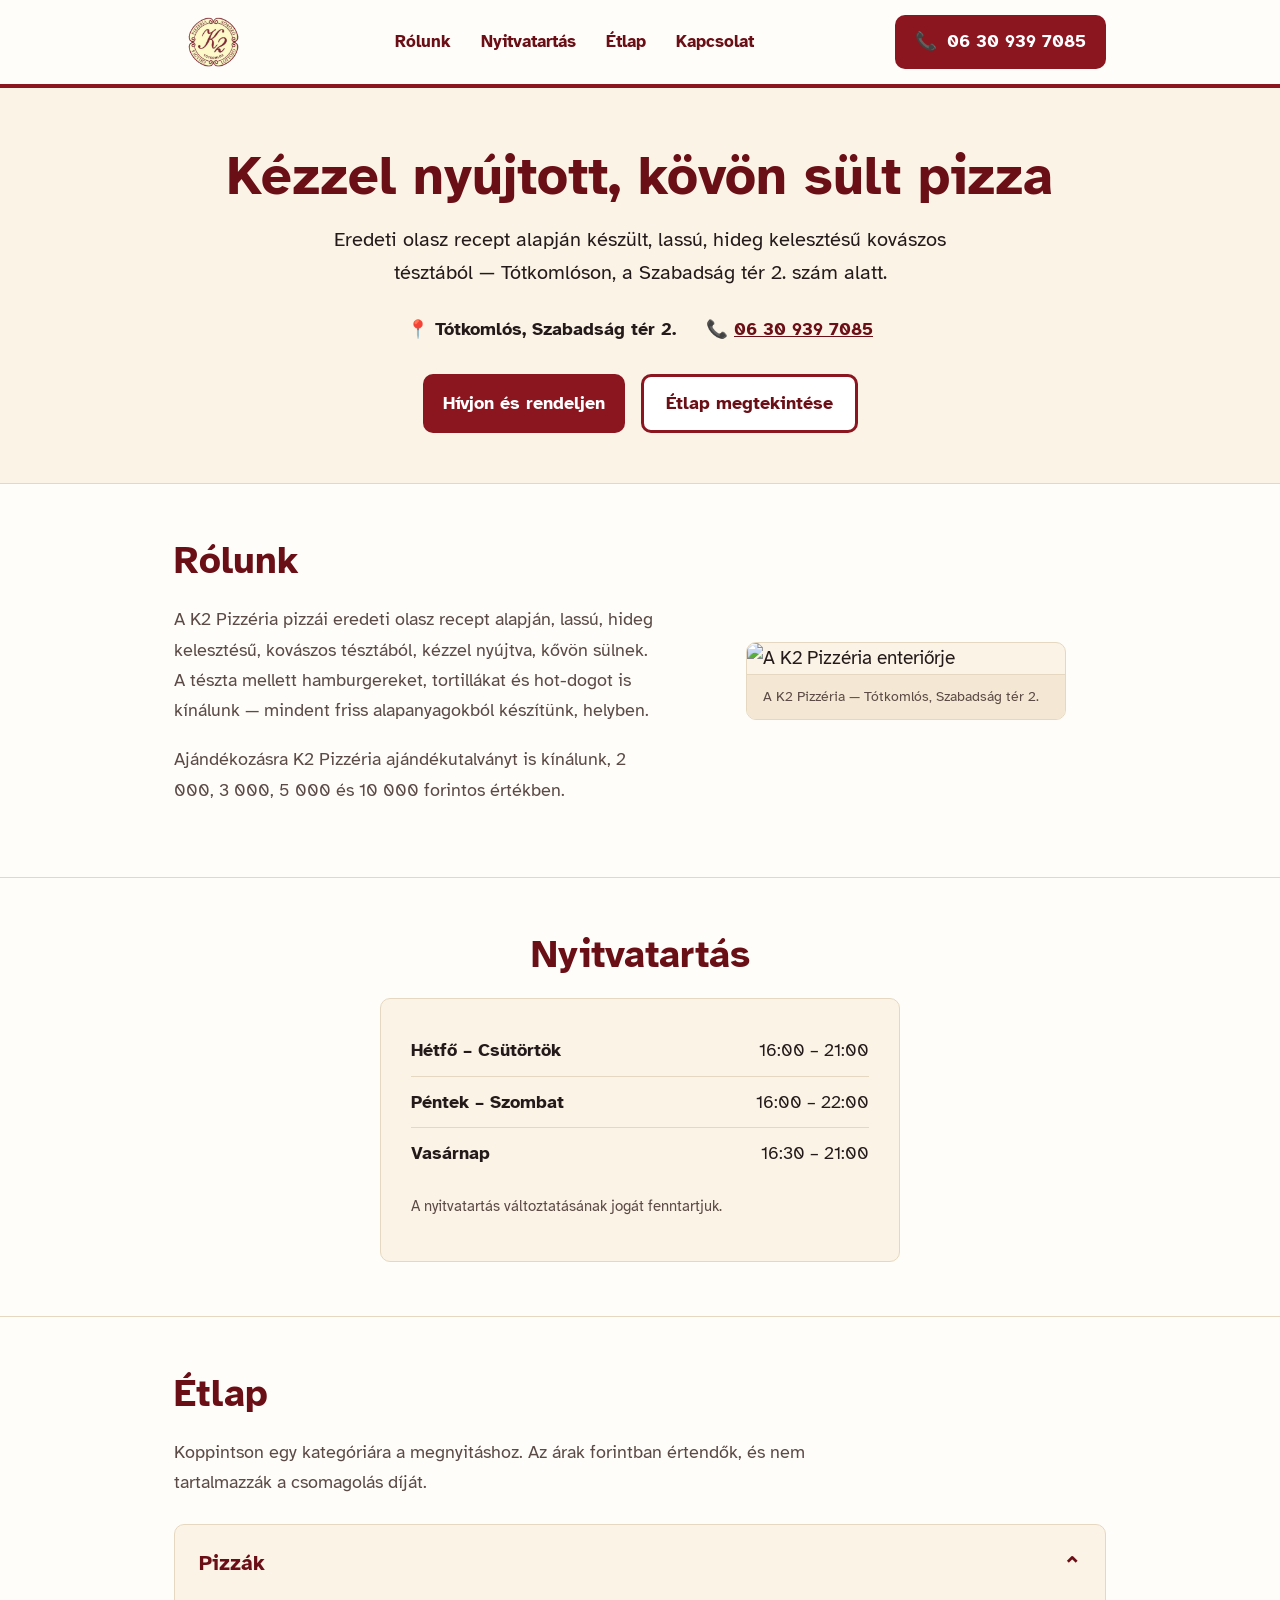
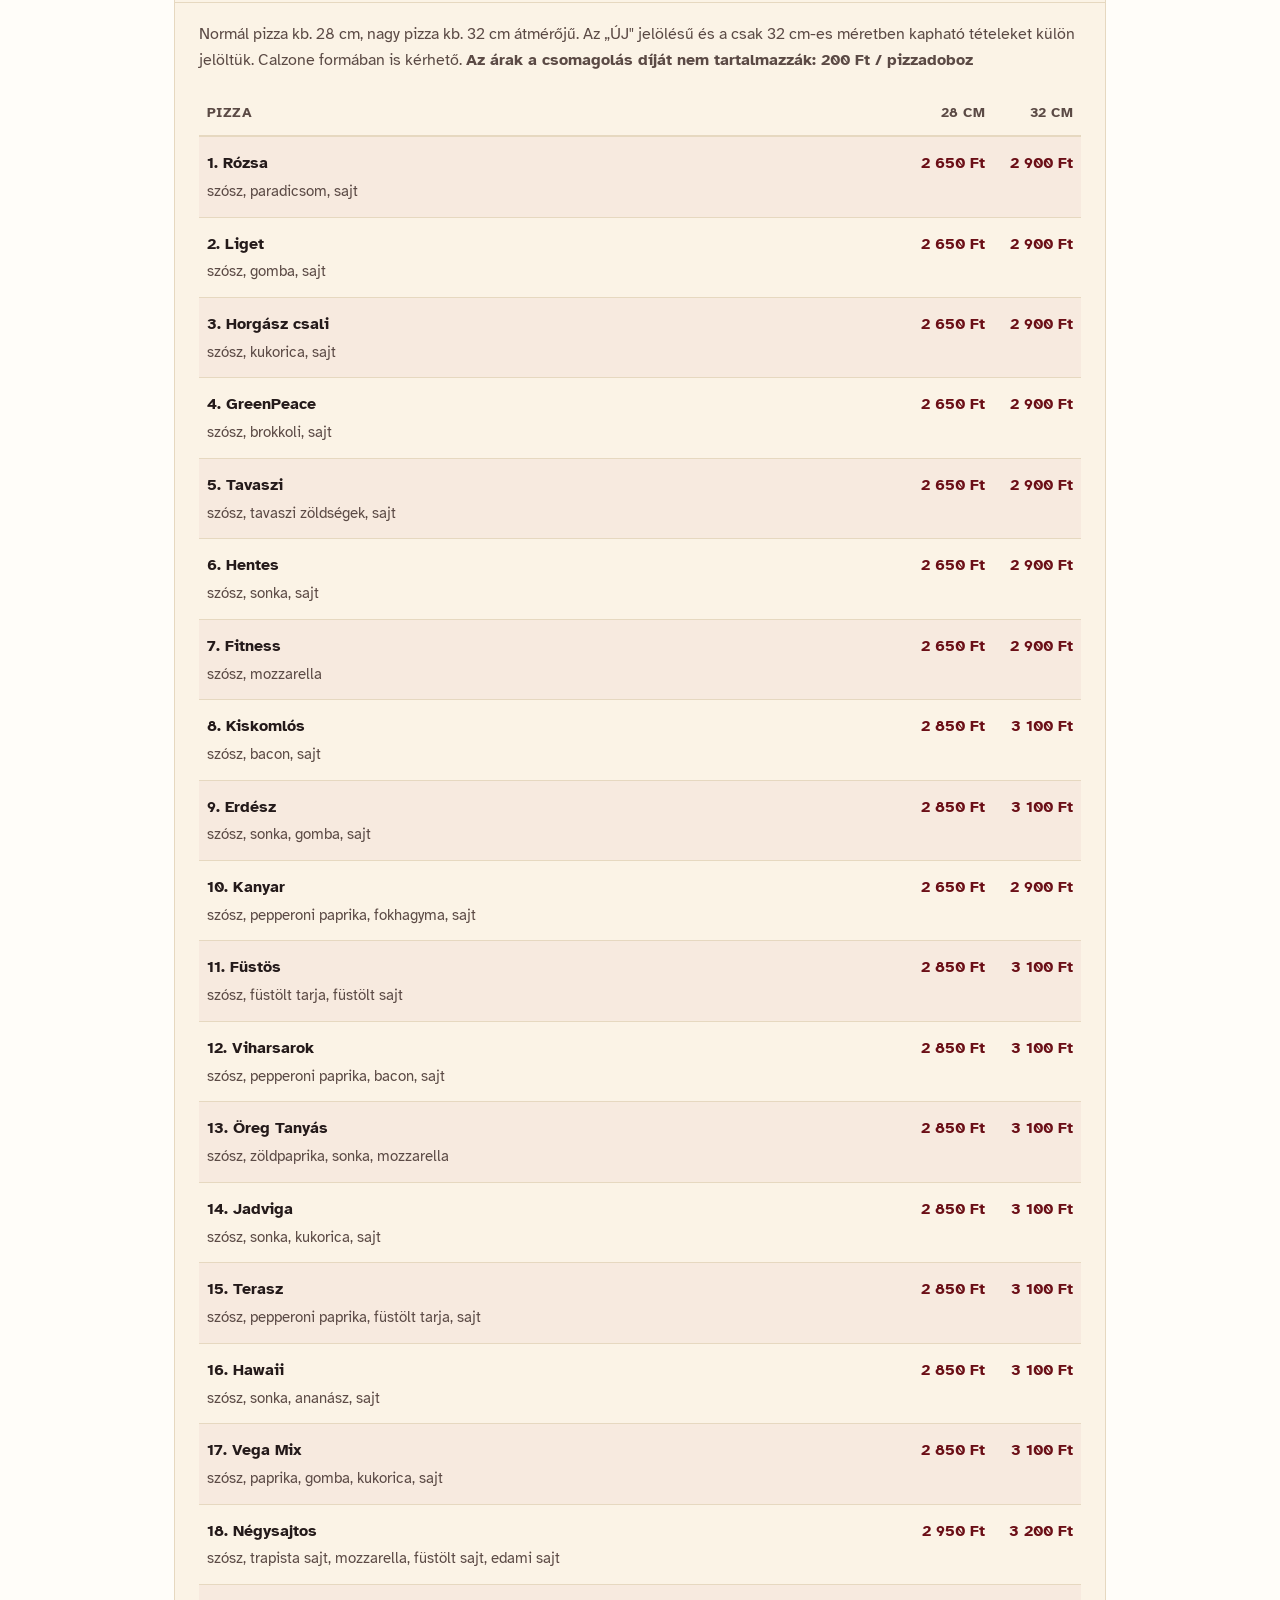
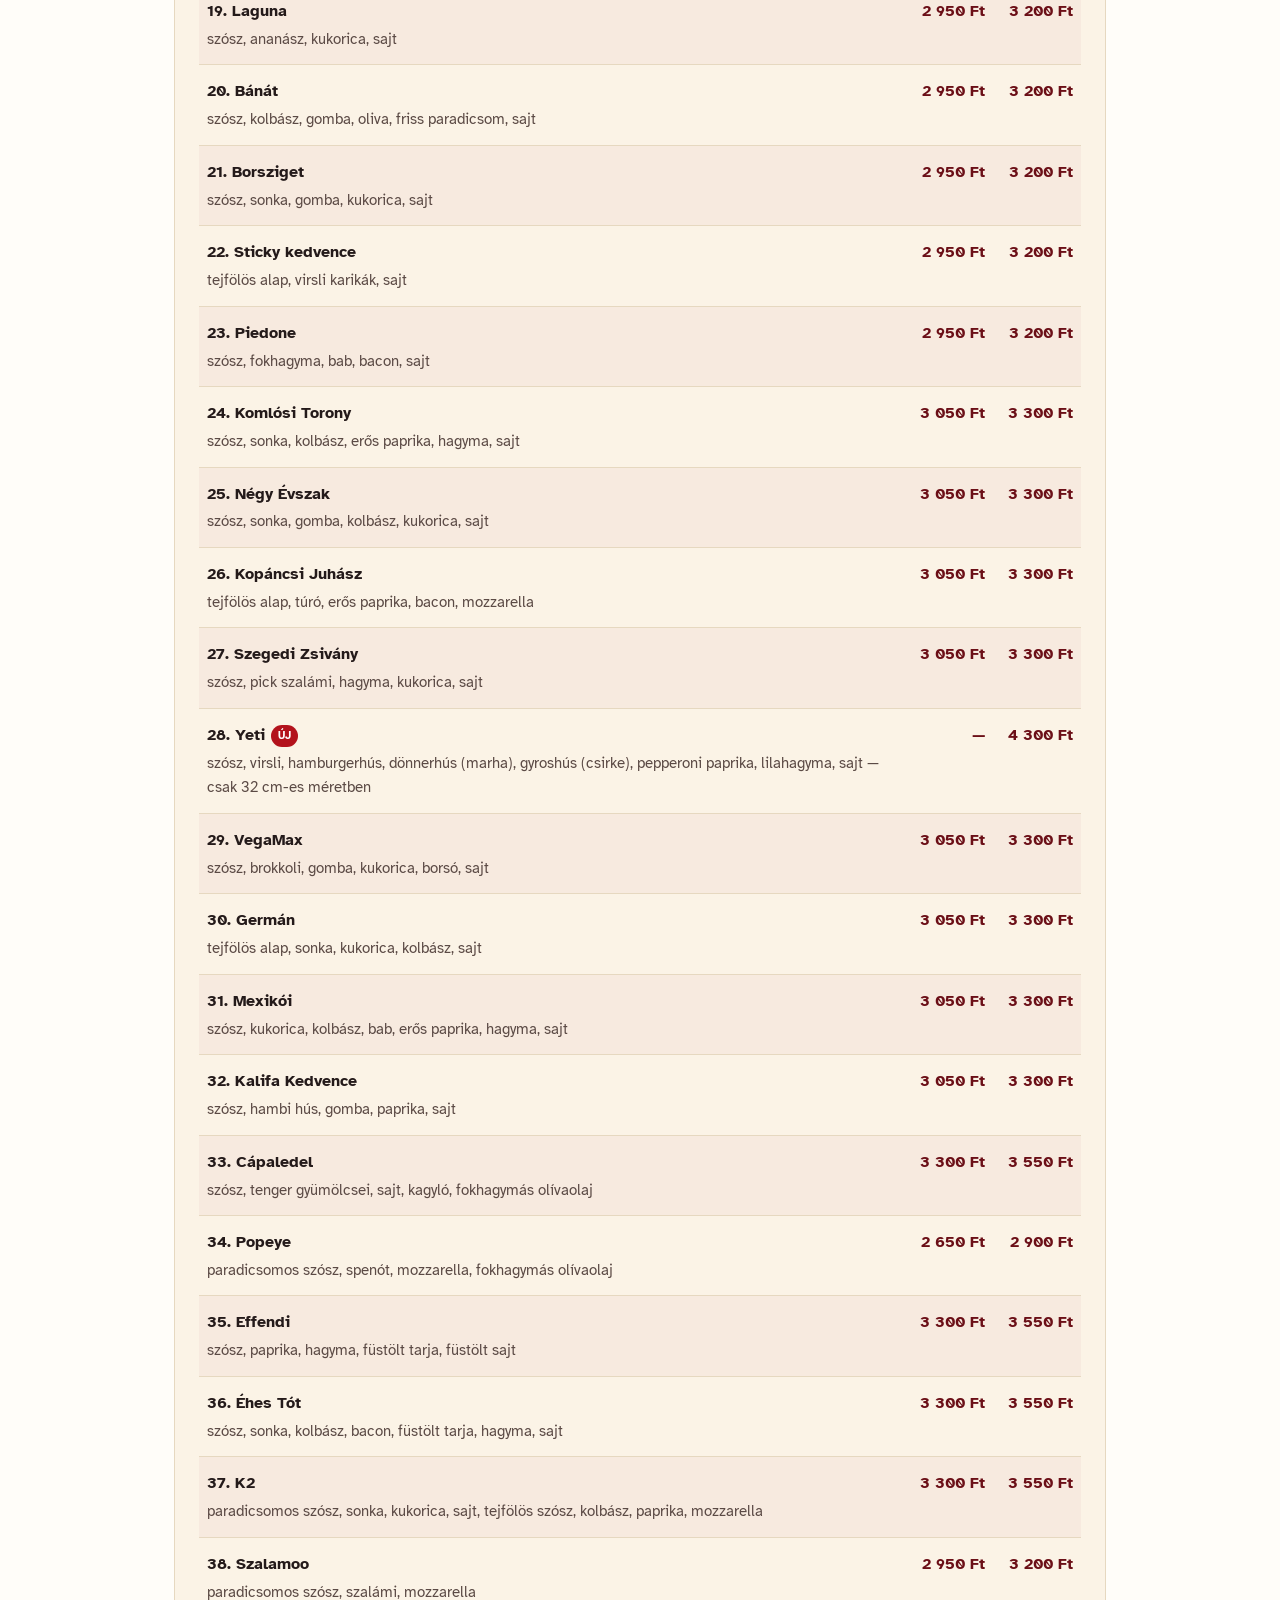
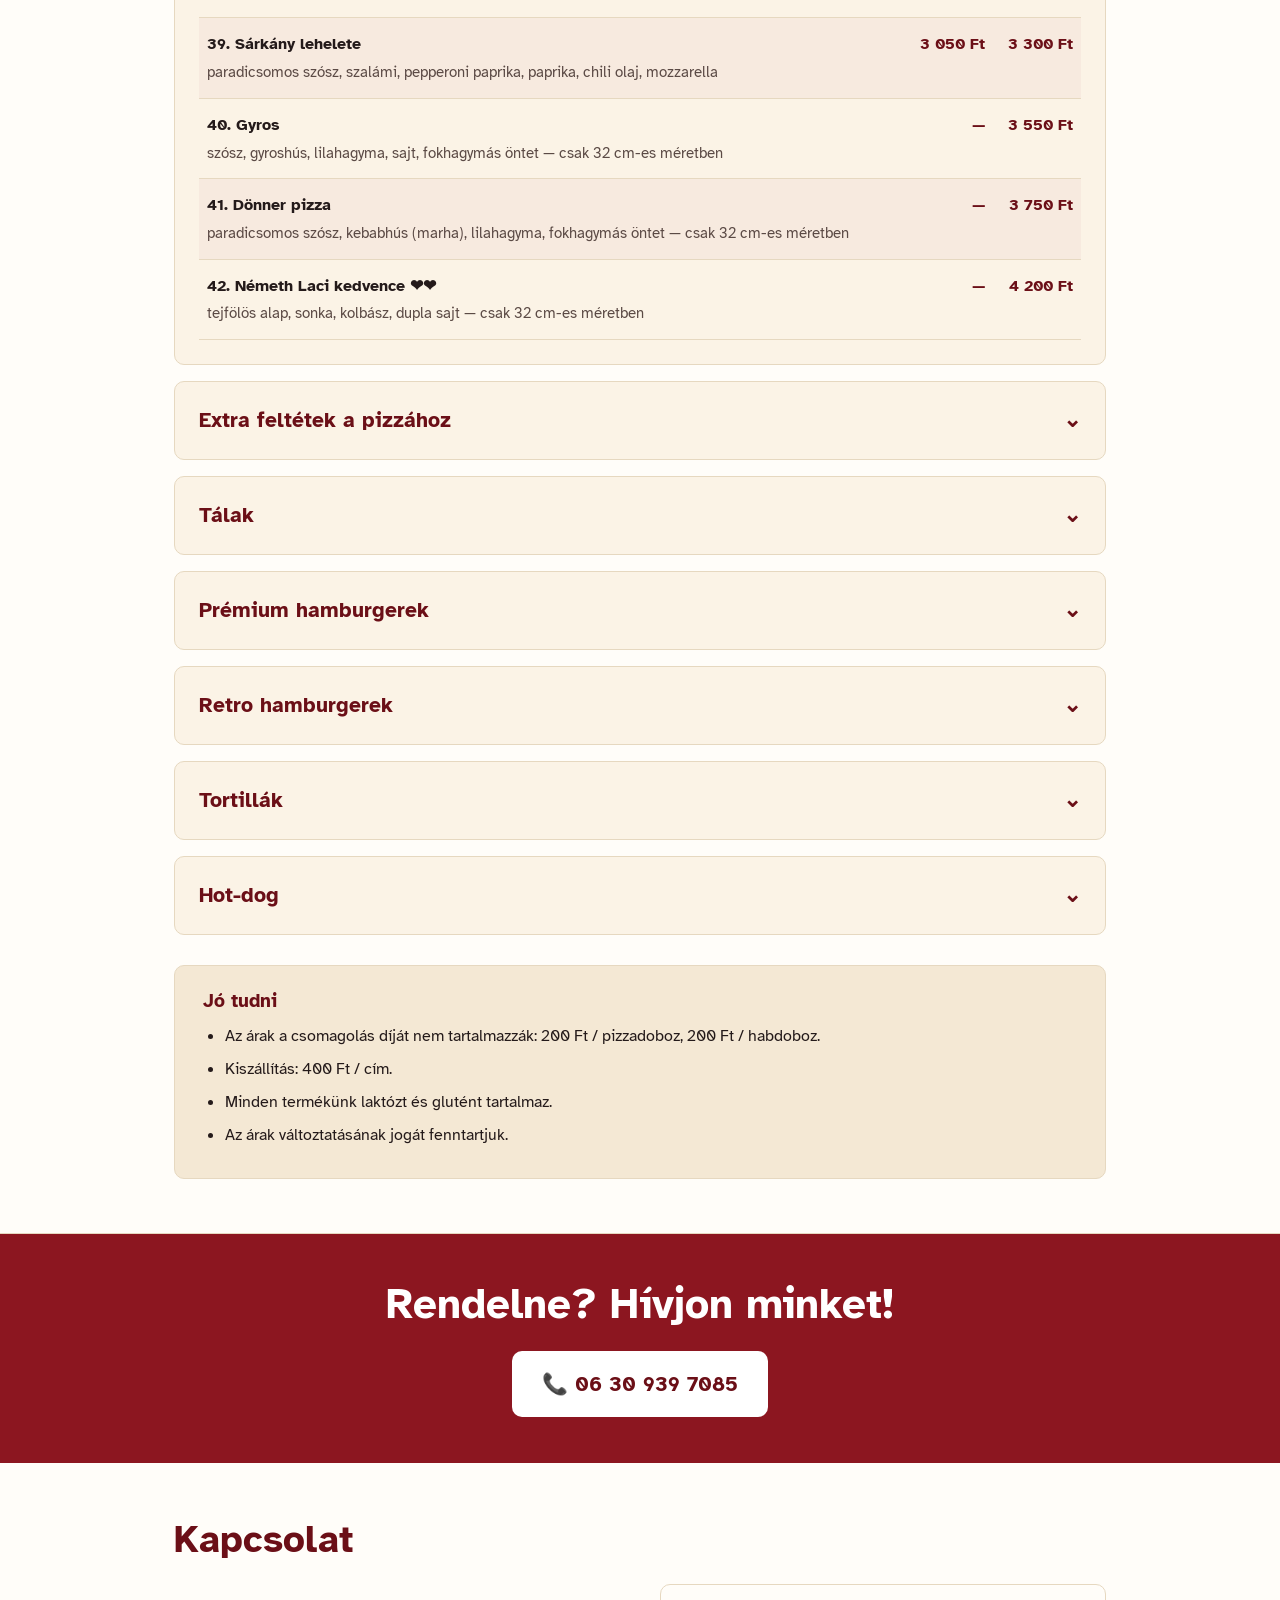
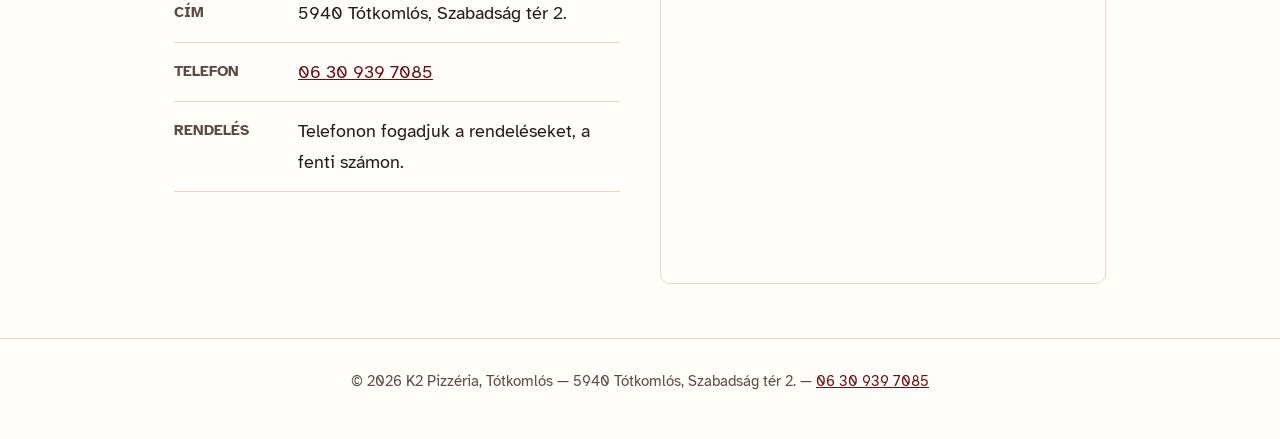
==== commit 8b48c86f: "everyting god, but scroll issues" ====
--- a/k2-pizzeria.html
+++ b/k2-pizzeria.html
@@ -9,611 +9,31 @@
   <link rel="preconnect" href="https://fonts.gstatic.com" crossorigin>
   <link href="https://fonts.googleapis.com/css2?family=Atkinson+Hyperlegible:ital,wght@0,400;0,700;1,400&display=swap"
     rel="stylesheet">
-  <style>
-    :root {
-      --bg: #fffdf9;
-      --surface: #fbf3e6;
-      --surface-2: #f4e8d4;
-      --text: #241a1a;
-      --muted: #5b4a45;
-      --brand: #8c1620;
-      --brand-dark: #6b0f17;
-      --line: #e6d8c0;
-      --new: #b3121c;
-      --focus: #1a5fb4;
-      --radius: 10px;
-    }
-
-    * {
-      box-sizing: border-box;
-    }
-
-    html {
-      scroll-behavior: smooth;
-    }
-
-    body {
-      margin: 0;
-      background: var(--bg);
-      color: var(--text);
-      font-family: 'Atkinson Hyperlegible', Arial, sans-serif;
-      font-size: 19px;
-      line-height: 1.65;
-    }
-
-    h1,
-    h2,
-    h3 {
-      font-weight: 700;
-      line-height: 1.2;
-      margin: 0 0 0.5em;
-      color: var(--brand-dark);
-    }
-
-    p {
-      margin: 0 0 1em;
-    }
-
-    a {
-      color: var(--brand-dark);
-    }
-
-    img {
-      max-width: 100%;
-      display: block;
-    }
-
-    :focus-visible {
-      outline: 3px solid var(--focus);
-      outline-offset: 3px;
-    }
-
-    .wrap {
-      max-width: 980px;
-      margin: 0 auto;
-      padding: 0 24px;
-    }
-
-    /* ---------------- HEADER ---------------- */
-    header {
-      background: var(--bg);
-      border-bottom: 4px solid var(--brand);
-      position: sticky;
-      top: 0;
-      z-index: 50;
-    }
-
-    .nav {
-      display: flex;
-      align-items: center;
-      justify-content: space-between;
-      flex-wrap: wrap;
-      gap: 14px;
-      padding: 14px 24px;
-      max-width: 980px;
-      margin: 0 auto;
-    }
-
-    .brand {
-      display: flex;
-      align-items: center;
-      gap: 12px;
-    }
-
-    .brand img {
-      height: 58px;
-      width: auto;
-      border-radius: 50%;
-    }
-
-    .brand-text {
-      line-height: 1.2;
-    }
-
-    .brand-text strong {
-      font-size: 1.4rem;
-      color: var(--brand-dark);
-      display: block;
-    }
-
-    .brand-text span {
-      font-size: 0.95rem;
-      color: var(--muted);
-    }
-
-    .nav-links {
-      display: flex;
-      flex-wrap: wrap;
-      gap: 6px 22px;
-      list-style: none;
-      margin: 0;
-      padding: 0;
-      font-size: 1.05rem;
-      font-weight: 700;
-    }
-
-    .nav-links a {
-      text-decoration: none;
-      padding: 6px 4px;
-      border-bottom: 3px solid transparent;
-    }
-
-    .nav-links a:hover {
-      border-color: var(--brand);
-    }
-
-    .call-btn {
-      display: inline-flex;
-      align-items: center;
-      gap: 10px;
-      background: var(--brand);
-      color: #fff;
-      font-weight: 700;
-      font-size: 1.1rem;
-      padding: 12px 20px;
-      border-radius: var(--radius);
-      text-decoration: none;
-      white-space: nowrap;
-    }
-
-    .call-btn:hover {
-      background: var(--brand-dark);
-    }
-
-    /* ---------------- HERO ---------------- */
-    .hero {
-      padding: 56px 0 50px;
-      text-align: center;
-      background: var(--surface);
-      border-bottom: 1px solid var(--line);
-    }
-
-    .hero h1 {
-      font-size: clamp(2.4rem, 6vw, 3.4rem);
-      margin-bottom: 14px;
-    }
-
-    .hero .tagline {
-      max-width: 640px;
-      margin: 0 auto 26px;
-      font-size: 1.25rem;
-      color: var(--text);
-    }
-
-    .hero .facts {
-      display: flex;
-      justify-content: center;
-      gap: 30px;
-      flex-wrap: wrap;
-      font-size: 1.1rem;
-      font-weight: 700;
-      margin-bottom: 30px;
-      padding: 0;
-    }
-
-    .hero .facts li {
-      list-style: none;
-    }
-
-    .hero-actions {
-      display: flex;
-      justify-content: center;
-      gap: 16px;
-      flex-wrap: wrap;
-    }
-
-    .btn-outline {
-      display: inline-flex;
-      align-items: center;
-      gap: 8px;
-      border: 3px solid var(--brand);
-      color: var(--brand-dark);
-      font-weight: 700;
-      font-size: 1.1rem;
-      padding: 12px 22px;
-      border-radius: var(--radius);
-      text-decoration: none;
-      background: #fff;
-    }
-
-    .btn-outline:hover {
-      background: var(--surface-2);
-    }
-
-    /* ---------------- GENERIC SECTION ---------------- */
-    section {
-      padding: 54px 0;
-      border-bottom: 1px solid var(--line);
-    }
-
-    section h2 {
-      font-size: clamp(1.8rem, 4vw, 2.4rem);
-      margin-bottom: 20px;
-    }
-
-    .lead {
-      font-size: 1.15rem;
-      color: var(--muted);
-      max-width: 720px;
-    }
-
-    /* ---------------- HOURS ---------------- */
-    .hours-card {
-      background: var(--surface);
-      border: 1px solid var(--line);
-      border-radius: var(--radius);
-      padding: 26px 30px;
-      max-width: 520px;
-    }
-
-    .hours-card table {
-      width: 100%;
-      border-collapse: collapse;
-      font-size: 1.15rem;
-    }
-
-    .hours-card td {
-      padding: 10px 0;
-      border-bottom: 1px solid var(--line);
-    }
-
-    .hours-card tr:last-child td {
-      border-bottom: none;
-    }
-
-    .hours-card td:first-child {
-      font-weight: 700;
-    }
-
-    .hours-card td:last-child {
-      text-align: right;
-    }
-
-    .hours-note {
-      margin-top: 16px;
-      font-size: 0.95rem;
-      color: var(--muted);
-    }
-
-    /* ---------------- MENU ACCORDION ---------------- */
-    details {
-      background: var(--surface);
-      border: 1px solid var(--line);
-      border-radius: var(--radius);
-      margin-bottom: 16px;
-      overflow: hidden;
-    }
-
-    summary {
-      cursor: pointer;
-      list-style: none;
-      padding: 20px 24px;
-      font-size: 1.3rem;
-      font-weight: 700;
-      color: var(--brand-dark);
-      display: flex;
-      align-items: center;
-      justify-content: space-between;
-      gap: 16px;
-    }
-
-    summary::-webkit-details-marker {
-      display: none;
-    }
-
-    summary .chev {
-      font-size: 1.4rem;
-      transition: transform 0.2s ease;
-      flex-shrink: 0;
-    }
-
-    details[open] summary .chev {
-      transform: rotate(180deg);
-    }
-
-    summary:hover {
-      background: var(--surface-2);
-    }
-
-    .details-body {
-      padding: 6px 24px 24px;
-      border-top: 1px solid var(--line);
-    }
-
-    .details-note {
-      font-size: 1rem;
-      color: var(--muted);
-      margin: 12px 0 18px;
-    }
-
-    /* simple list rows (single price) */
-    .item-row {
-      display: flex;
-      justify-content: space-between;
-      align-items: baseline;
-      gap: 16px;
-      padding: 14px 0;
-      border-bottom: 1px solid var(--line);
-    }
-
-    .item-row:last-child {
-      border-bottom: none;
-    }
-
-    .item-main {
-      flex: 1;
-    }
-
-    .item-name {
-      font-weight: 700;
-      font-size: 1.12rem;
-    }
-
-    .item-name .badge {
-      display: inline-block;
-      background: var(--new);
-      color: #fff;
-      font-size: 0.7rem;
-      font-weight: 700;
-      padding: 2px 8px;
-      border-radius: 20px;
-      margin-left: 8px;
-      vertical-align: middle;
-    }
-
-    .item-desc {
-      font-size: 0.98rem;
-      color: var(--muted);
-    }
-
-    .item-price {
-      font-weight: 700;
-      font-size: 1.12rem;
-      white-space: nowrap;
-      color: var(--brand-dark);
-    }
-
-    /* pizza table (two sizes) */
-    table.pizza-table {
-      width: 100%;
-      border-collapse: collapse;
-      font-size: 1.02rem;
-    }
-
-    table.pizza-table th {
-      text-align: left;
-      font-size: 0.9rem;
-      text-transform: uppercase;
-      letter-spacing: 0.03em;
-      color: var(--muted);
-      padding: 10px 8px;
-      border-bottom: 2px solid var(--line);
-    }
-
-    table.pizza-table th.num-col {
-      width: 42px;
-    }
-
-    table.pizza-table th.price-col {
-      width: 88px;
-      text-align: right;
-    }
-
-    table.pizza-table td {
-      padding: 13px 8px;
-      border-bottom: 1px solid var(--line);
-      vertical-align: top;
-    }
-
-    table.pizza-table tr:nth-child(even) td {
-      background: rgba(140, 22, 32, 0.035);
-    }
-
-    table.pizza-table td.num-col {
-      font-weight: 700;
-      color: var(--muted);
-    }
-
-    table.pizza-table td.price-col {
-      text-align: right;
-      font-weight: 700;
-      color: var(--brand-dark);
-      white-space: nowrap;
-    }
-
-    table.pizza-table .p-name {
-      font-weight: 700;
-    }
-
-    table.pizza-table .p-desc {
-      font-size: 0.93rem;
-      color: var(--muted);
-      display: block;
-      margin-top: 2px;
-    }
-
-    table.pizza-table .badge {
-      display: inline-block;
-      background: var(--new);
-      color: #fff;
-      font-size: 0.68rem;
-      font-weight: 700;
-      padding: 2px 7px;
-      border-radius: 20px;
-      margin-left: 6px;
-      vertical-align: middle;
-    }
-
-    .topping-table {
-      width: 100%;
-      border-collapse: collapse;
-      font-size: 1.05rem;
-      margin-top: 6px;
-    }
-
-    .topping-table th {
-      text-align: left;
-      padding: 10px 8px;
-      border-bottom: 2px solid var(--line);
-      font-size: 0.9rem;
-      color: var(--muted);
-      text-transform: uppercase;
-    }
-
-    .topping-table th.price-col {
-      text-align: right;
-    }
-
-    .topping-table td {
-      padding: 11px 8px;
-      border-bottom: 1px solid var(--line);
-    }
-
-    .topping-table td.price-col {
-      text-align: right;
-      font-weight: 700;
-      color: var(--brand-dark);
-      white-space: nowrap;
-    }
-
-    /* ---------------- INFO BOX ---------------- */
-    .info-box {
-      background: var(--surface-2);
-      border: 1px solid var(--line);
-      border-radius: var(--radius);
-      padding: 24px 28px;
-      margin-top: 30px;
-      font-size: 1.02rem;
-    }
-
-    .info-box h3 {
-      font-size: 1.2rem;
-      margin-bottom: 10px;
-    }
-
-    .info-box ul {
-      margin: 0;
-      padding-left: 22px;
-    }
-
-    .info-box li {
-      margin-bottom: 6px;
-    }
-
-    /* ---------------- CONTACT ---------------- */
-    .contact-grid {
-      display: grid;
-      grid-template-columns: 1fr 1fr;
-      gap: 40px;
-      align-items: start;
-    }
-
-    .contact-list {
-      font-size: 1.15rem;
-    }
-
-    .contact-list .row {
-      display: flex;
-      gap: 14px;
-      padding: 14px 0;
-      border-bottom: 1px solid var(--line);
-    }
-
-    .contact-list .k {
-      font-weight: 700;
-      width: 110px;
-      flex-shrink: 0;
-      color: var(--muted);
-      font-size: 0.95rem;
-      text-transform: uppercase;
-      padding-top: 2px;
-    }
-
-    .map-frame {
-      width: 100%;
-      min-height: 300px;
-      border: 1px solid var(--line);
-      border-radius: var(--radius);
-    }
-
-    /* ---------------- CTA STRIP ---------------- */
-    .cta-strip {
-      background: var(--brand);
-      color: #fff;
-      text-align: center;
-      padding: 46px 24px;
-    }
-
-    .cta-strip h2 {
-      color: #fff;
-      font-size: clamp(1.8rem, 5vw, 2.6rem);
-    }
-
-    .cta-strip .call-btn {
-      background: #fff;
-      color: var(--brand-dark);
-      font-size: 1.3rem;
-      padding: 16px 30px;
-    }
-
-    .cta-strip .call-btn:hover {
-      background: var(--surface);
-    }
-
-    /* ---------------- FOOTER ---------------- */
-    footer {
-      padding: 30px 24px;
-      text-align: center;
-      font-size: 0.95rem;
-      color: var(--muted);
-    }
-
-    /* ---------------- RESPONSIVE ---------------- */
-    @media (max-width: 720px) {
-      body {
-        font-size: 18px;
-      }
-
-      .contact-grid {
-        grid-template-columns: 1fr;
-      }
-
-      .nav {
-        justify-content: center;
-        text-align: center;
-      }
-
-      .brand {
-        justify-content: center;
-        width: 100%;
-      }
-
-      table.pizza-table th.num-col,
-      table.pizza-table td.num-col {
-        display: none;
-      }
-    }
-  </style>
+  <link rel="stylesheet" href="style.css">
 </head>
 
 <body>
 
-  <header>
+  <header id="siteHeader">
     <div class="nav">
       <div class="brand">
-        <img src="k2-logo.png" alt="K2 Pizzéria logó">
-        <div class="brand-text">
-          <strong>K2 Pizzéria</strong>
-          <span>Tótkomlós</span>
-        </div>
+        <a href="k2-pizzeria.html">
+          <img src="k2-logo.png" alt="K2 Pizzéria logó">
+        </a>
       </div>
-      <ul class="nav-links">
+      <ul class="nav-links" id="navLinks">
         <li><a href="#rolunk">Rólunk</a></li>
         <li><a href="#nyitvatartas">Nyitvatartás</a></li>
         <li><a href="#etlap">Étlap</a></li>
         <li><a href="#kapcsolat">Kapcsolat</a></li>
       </ul>
-      <a href="tel:+36309397085" class="call-btn">📞 06 30 939 7085</a>
+      <a href="tel:+36309397085" class="call-btn" aria-label="Hívás: 06 30 939 7085">
+        <span class="call-icon" aria-hidden="true">📞</span>
+        <span class="call-text">06 30 939 7085</span>
+      </a>
+      <button class="burger" id="burgerBtn" aria-label="Menü megnyitása" aria-expanded="false" aria-controls="navLinks">
+        <span></span><span></span><span></span>
+      </button>
     </div>
   </header>
 
@@ -624,7 +44,7 @@
         a Szabadság tér 2. szám alatt.</p>
       <ul class="facts">
         <li>📍 Tótkomlós, Szabadság tér 2.</li>
-        <li>📞 06 30 939 7085</li>
+        <li>📞 <a href="tel:+36309397085">06 30 939 7085</a></li>
       </ul>
       <div class="hero-actions">
         <a href="tel:+36309397085" class="call-btn">Hívjon és rendeljen</a>
@@ -634,13 +54,19 @@
   </div>
 
   <section id="rolunk">
-    <div class="wrap">
-      <h2>Rólunk</h2>
-      <p class="lead">A K2 Pizzéria pizzái eredeti olasz recept alapján, lassú, hideg kelesztésű, kovászos tésztából,
-        kézzel nyújtva, kővön sülnek. A tészta mellett hamburgereket, tortillákat és hot-dogot is kínálunk — mindent
-        friss alapanyagokból készítünk, helyben.</p>
-      <p class="lead">Ajándékozásra K2 Pizzéria ajándékutalványt is kínálunk, 2 000, 3 000, 5 000 és 10 000 forintos
-        értékben.</p>
+    <div class="wrap about-grid">
+      <div>
+        <h2>Rólunk</h2>
+        <p class="lead">A K2 Pizzéria pizzái eredeti olasz recept alapján, lassú, hideg kelesztésű, kovászos tésztából,
+          kézzel nyújtva, kővön sülnek. A tészta mellett hamburgereket, tortillákat és hot-dogot is kínálunk — mindent
+          friss alapanyagokból készítünk, helyben.</p>
+        <p class="lead">Ajándékozásra K2 Pizzéria ajándékutalványt is kínálunk, 2 000, 3 000, 5 000 és 10 000 forintos
+          értékben.</p>
+      </div>
+      <figure class="about-pic">
+        <img src="rolunk-kep.jpg" alt="A K2 Pizzéria enteriőrje">
+        <figcaption>A K2 Pizzéria — Tótkomlós, Szabadság tér 2.</figcaption>
+      </figure>
     </div>
   </section>
 
@@ -677,292 +103,252 @@
         <summary>Pizzák <span class="chev">⌄</span></summary>
         <div class="details-body">
           <p class="details-note">Normál pizza kb. 28 cm, nagy pizza kb. 32 cm átmérőjű. Az „ÚJ" jelölésű és a csak 32
-            cm-es méretben kapható tételeket külön jelöltük. Calzone formában is kérhető.</p>
+            cm-es méretben kapható tételeket külön jelöltük. Calzone formában is kérhető. <strong>Az árak a csomagolás
+              díját nem tartalmazzák: 200 Ft / pizzadoboz</strong></p>
           <table class="pizza-table">
             <tr>
-              <th class="num-col">#</th>
               <th>Pizza</th>
               <th class="price-col">28 cm</th>
               <th class="price-col">32 cm</th>
             </tr>
             <tr>
-              <td class="num-col">1</td>
-              <td><span class="p-name">Rózsa</span><span class="p-desc">szósz, paradicsom, sajt</span></td>
-              <td class="price-col">2 650 Ft</td>
-              <td class="price-col">2 900 Ft</td>
-            </tr>
-            <tr>
-              <td class="num-col">2</td>
-              <td><span class="p-name">Liget</span><span class="p-desc">szósz, gomba, sajt</span></td>
-              <td class="price-col">2 650 Ft</td>
-              <td class="price-col">2 900 Ft</td>
-            </tr>
-            <tr>
-              <td class="num-col">3</td>
-              <td><span class="p-name">Horgász csali</span><span class="p-desc">szósz, kukorica, sajt</span></td>
-              <td class="price-col">2 650 Ft</td>
-              <td class="price-col">2 900 Ft</td>
-            </tr>
-            <tr>
-              <td class="num-col">4</td>
-              <td><span class="p-name">GreenPeace</span><span class="p-desc">szósz, brokkoli, sajt</span></td>
-              <td class="price-col">2 650 Ft</td>
-              <td class="price-col">2 900 Ft</td>
-            </tr>
-            <tr>
-              <td class="num-col">5</td>
-              <td><span class="p-name">Tavaszi</span><span class="p-desc">szósz, tavaszi zöldségek, sajt</span></td>
-              <td class="price-col">2 650 Ft</td>
-              <td class="price-col">2 900 Ft</td>
-            </tr>
-            <tr>
-              <td class="num-col">6</td>
-              <td><span class="p-name">Hentes</span><span class="p-desc">szósz, sonka, sajt</span></td>
-              <td class="price-col">2 650 Ft</td>
-              <td class="price-col">2 900 Ft</td>
-            </tr>
-            <tr>
-              <td class="num-col">7</td>
-              <td><span class="p-name">Fitness</span><span class="p-desc">szósz, mozzarella</span></td>
-              <td class="price-col">2 650 Ft</td>
-              <td class="price-col">2 900 Ft</td>
-            </tr>
-            <tr>
-              <td class="num-col">8</td>
-              <td><span class="p-name">Kiskomlós</span><span class="p-desc">szósz, bacon, sajt</span></td>
-              <td class="price-col">2 850 Ft</td>
-              <td class="price-col">3 100 Ft</td>
-            </tr>
-            <tr>
-              <td class="num-col">9</td>
-              <td><span class="p-name">Erdész</span><span class="p-desc">szósz, sonka, gomba, sajt</span></td>
-              <td class="price-col">2 850 Ft</td>
-              <td class="price-col">3 100 Ft</td>
-            </tr>
-            <tr>
-              <td class="num-col">10</td>
-              <td><span class="p-name">Kanyar</span><span class="p-desc">szósz, pepperoni paprika, fokhagyma,
-                  sajt</span></td>
-              <td class="price-col">2 650 Ft</td>
-              <td class="price-col">2 900 Ft</td>
-            </tr>
-            <tr>
-              <td class="num-col">11</td>
-              <td><span class="p-name">Füstös</span><span class="p-desc">szósz, füstölt tarja, füstölt sajt</span></td>
-              <td class="price-col">2 850 Ft</td>
-              <td class="price-col">3 100 Ft</td>
-            </tr>
-            <tr>
-              <td class="num-col">12</td>
-              <td><span class="p-name">Viharsarok</span><span class="p-desc">szósz, pepperoni paprika, bacon,
-                  sajt</span></td>
-              <td class="price-col">2 850 Ft</td>
-              <td class="price-col">3 100 Ft</td>
-            </tr>
-            <tr>
-              <td class="num-col">13</td>
-              <td><span class="p-name">Öreg Tanyás</span><span class="p-desc">szósz, zöldpaprika, sonka,
+              <td><span class="p-name">1. Rózsa</span><span class="p-desc">szósz, paradicsom, sajt</span></td>
+              <td class="price-col">2 650 Ft</td>
+              <td class="price-col">2 900 Ft</td>
+            </tr>
+            <tr>
+              <td><span class="p-name">2. Liget</span><span class="p-desc">szósz, gomba, sajt</span></td>
+              <td class="price-col">2 650 Ft</td>
+              <td class="price-col">2 900 Ft</td>
+            </tr>
+            <tr>
+              <td><span class="p-name">3. Horgász csali</span><span class="p-desc">szósz, kukorica, sajt</span></td>
+              <td class="price-col">2 650 Ft</td>
+              <td class="price-col">2 900 Ft</td>
+            </tr>
+            <tr>
+              <td><span class="p-name">4. GreenPeace</span><span class="p-desc">szósz, brokkoli, sajt</span></td>
+              <td class="price-col">2 650 Ft</td>
+              <td class="price-col">2 900 Ft</td>
+            </tr>
+            <tr>
+              <td><span class="p-name">5. Tavaszi</span><span class="p-desc">szósz, tavaszi zöldségek, sajt</span></td>
+              <td class="price-col">2 650 Ft</td>
+              <td class="price-col">2 900 Ft</td>
+            </tr>
+            <tr>
+              <td><span class="p-name">6. Hentes</span><span class="p-desc">szósz, sonka, sajt</span></td>
+              <td class="price-col">2 650 Ft</td>
+              <td class="price-col">2 900 Ft</td>
+            </tr>
+            <tr>
+              <td><span class="p-name">7. Fitness</span><span class="p-desc">szósz, mozzarella</span></td>
+              <td class="price-col">2 650 Ft</td>
+              <td class="price-col">2 900 Ft</td>
+            </tr>
+            <tr>
+              <td><span class="p-name">8. Kiskomlós</span><span class="p-desc">szósz, bacon, sajt</span></td>
+              <td class="price-col">2 850 Ft</td>
+              <td class="price-col">3 100 Ft</td>
+            </tr>
+            <tr>
+              <td><span class="p-name">9. Erdész</span><span class="p-desc">szósz, sonka, gomba, sajt</span></td>
+              <td class="price-col">2 850 Ft</td>
+              <td class="price-col">3 100 Ft</td>
+            </tr>
+            <tr>
+              <td><span class="p-name">10. Kanyar</span><span class="p-desc">szósz, pepperoni paprika, fokhagyma,
+                  sajt</span></td>
+              <td class="price-col">2 650 Ft</td>
+              <td class="price-col">2 900 Ft</td>
+            </tr>
+            <tr>
+              <td><span class="p-name">11. Füstös</span><span class="p-desc">szósz, füstölt tarja, füstölt sajt</span>
+              </td>
+              <td class="price-col">2 850 Ft</td>
+              <td class="price-col">3 100 Ft</td>
+            </tr>
+            <tr>
+              <td><span class="p-name">12. Viharsarok</span><span class="p-desc">szósz, pepperoni paprika, bacon,
+                  sajt</span></td>
+              <td class="price-col">2 850 Ft</td>
+              <td class="price-col">3 100 Ft</td>
+            </tr>
+            <tr>
+              <td><span class="p-name">13. Öreg Tanyás</span><span class="p-desc">szósz, zöldpaprika, sonka,
                   mozzarella</span></td>
               <td class="price-col">2 850 Ft</td>
               <td class="price-col">3 100 Ft</td>
             </tr>
             <tr>
-              <td class="num-col">14</td>
-              <td><span class="p-name">Jadviga</span><span class="p-desc">szósz, sonka, kukorica, sajt</span></td>
-              <td class="price-col">2 850 Ft</td>
-              <td class="price-col">3 100 Ft</td>
-            </tr>
-            <tr>
-              <td class="num-col">15</td>
-              <td><span class="p-name">Terasz</span><span class="p-desc">szósz, pepperoni paprika, füstölt tarja,
-                  sajt</span></td>
-              <td class="price-col">2 850 Ft</td>
-              <td class="price-col">3 100 Ft</td>
-            </tr>
-            <tr>
-              <td class="num-col">16</td>
-              <td><span class="p-name">Hawaii</span><span class="p-desc">szósz, sonka, ananász, sajt</span></td>
-              <td class="price-col">2 850 Ft</td>
-              <td class="price-col">3 100 Ft</td>
-            </tr>
-            <tr>
-              <td class="num-col">17</td>
-              <td><span class="p-name">Vega Mix</span><span class="p-desc">szósz, paprika, gomba, kukorica, sajt</span>
-              </td>
-              <td class="price-col">2 850 Ft</td>
-              <td class="price-col">3 100 Ft</td>
-            </tr>
-            <tr>
-              <td class="num-col">18</td>
-              <td><span class="p-name">Négysajtos</span><span class="p-desc">szósz, trapista sajt, mozzarella, füstölt
-                  sajt, edami sajt</span></td>
+              <td><span class="p-name">14. Jadviga</span><span class="p-desc">szósz, sonka, kukorica, sajt</span></td>
+              <td class="price-col">2 850 Ft</td>
+              <td class="price-col">3 100 Ft</td>
+            </tr>
+            <tr>
+              <td><span class="p-name">15. Terasz</span><span class="p-desc">szósz, pepperoni paprika, füstölt tarja,
+                  sajt</span></td>
+              <td class="price-col">2 850 Ft</td>
+              <td class="price-col">3 100 Ft</td>
+            </tr>
+            <tr>
+              <td><span class="p-name">16. Hawaii</span><span class="p-desc">szósz, sonka, ananász, sajt</span></td>
+              <td class="price-col">2 850 Ft</td>
+              <td class="price-col">3 100 Ft</td>
+            </tr>
+            <tr>
+              <td><span class="p-name">17. Vega Mix</span><span class="p-desc">szósz, paprika, gomba, kukorica,
+                  sajt</span></td>
+              <td class="price-col">2 850 Ft</td>
+              <td class="price-col">3 100 Ft</td>
+            </tr>
+            <tr>
+              <td><span class="p-name">18. Négysajtos</span><span class="p-desc">szósz, trapista sajt, mozzarella,
+                  füstölt sajt, edami sajt</span></td>
               <td class="price-col">2 950 Ft</td>
               <td class="price-col">3 200 Ft</td>
             </tr>
             <tr>
-              <td class="num-col">19</td>
-              <td><span class="p-name">Laguna</span><span class="p-desc">szósz, ananász, kukorica, sajt</span></td>
+              <td><span class="p-name">19. Laguna</span><span class="p-desc">szósz, ananász, kukorica, sajt</span></td>
               <td class="price-col">2 950 Ft</td>
               <td class="price-col">3 200 Ft</td>
             </tr>
             <tr>
-              <td class="num-col">20</td>
-              <td><span class="p-name">Bánát</span><span class="p-desc">szósz, kolbász, gomba, oliva, friss paradicsom,
-                  sajt</span></td>
+              <td><span class="p-name">20. Bánát</span><span class="p-desc">szósz, kolbász, gomba, oliva, friss
+                  paradicsom, sajt</span></td>
               <td class="price-col">2 950 Ft</td>
               <td class="price-col">3 200 Ft</td>
             </tr>
             <tr>
-              <td class="num-col">21</td>
-              <td><span class="p-name">Borsziget</span><span class="p-desc">szósz, sonka, gomba, kukorica, sajt</span>
+              <td><span class="p-name">21. Borsziget</span><span class="p-desc">szósz, sonka, gomba, kukorica,
+                  sajt</span></td>
+              <td class="price-col">2 950 Ft</td>
+              <td class="price-col">3 200 Ft</td>
+            </tr>
+            <tr>
+              <td><span class="p-name">22. Sticky kedvence</span><span class="p-desc">tejfölös alap, virsli karikák,
+                  sajt</span></td>
+              <td class="price-col">2 950 Ft</td>
+              <td class="price-col">3 200 Ft</td>
+            </tr>
+            <tr>
+              <td><span class="p-name">23. Piedone</span><span class="p-desc">szósz, fokhagyma, bab, bacon, sajt</span>
               </td>
               <td class="price-col">2 950 Ft</td>
               <td class="price-col">3 200 Ft</td>
             </tr>
             <tr>
-              <td class="num-col">22</td>
-              <td><span class="p-name">Sticky kedvence</span><span class="p-desc">tejfölös alap, virsli karikák,
-                  sajt</span></td>
-              <td class="price-col">2 950 Ft</td>
-              <td class="price-col">3 200 Ft</td>
-            </tr>
-            <tr>
-              <td class="num-col">23</td>
-              <td><span class="p-name">Piedone</span><span class="p-desc">szósz, fokhagyma, bab, bacon, sajt</span></td>
-              <td class="price-col">2 950 Ft</td>
-              <td class="price-col">3 200 Ft</td>
-            </tr>
-            <tr>
-              <td class="num-col">24</td>
-              <td><span class="p-name">Komlósi Torony</span><span class="p-desc">szósz, sonka, kolbász, erős paprika,
-                  hagyma, sajt</span></td>
-              <td class="price-col">3 050 Ft</td>
-              <td class="price-col">3 300 Ft</td>
-            </tr>
-            <tr>
-              <td class="num-col">25</td>
-              <td><span class="p-name">Négy Évszak</span><span class="p-desc">szósz, sonka, gomba, kolbász, kukorica,
-                  sajt</span></td>
-              <td class="price-col">3 050 Ft</td>
-              <td class="price-col">3 300 Ft</td>
-            </tr>
-            <tr>
-              <td class="num-col">26</td>
-              <td><span class="p-name">Kopáncsi Juhász</span><span class="p-desc">tejfölös alap, túró, erős paprika,
+              <td><span class="p-name">24. Komlósi Torony</span><span class="p-desc">szósz, sonka, kolbász, erős
+                  paprika, hagyma, sajt</span></td>
+              <td class="price-col">3 050 Ft</td>
+              <td class="price-col">3 300 Ft</td>
+            </tr>
+            <tr>
+              <td><span class="p-name">25. Négy Évszak</span><span class="p-desc">szósz, sonka, gomba, kolbász,
+                  kukorica, sajt</span></td>
+              <td class="price-col">3 050 Ft</td>
+              <td class="price-col">3 300 Ft</td>
+            </tr>
+            <tr>
+              <td><span class="p-name">26. Kopáncsi Juhász</span><span class="p-desc">tejfölös alap, túró, erős paprika,
                   bacon, mozzarella</span></td>
               <td class="price-col">3 050 Ft</td>
               <td class="price-col">3 300 Ft</td>
             </tr>
             <tr>
-              <td class="num-col">27</td>
-              <td><span class="p-name">Szegedi Zsivány</span><span class="p-desc">szósz, pick szalámi, hagyma, kukorica,
-                  sajt</span></td>
-              <td class="price-col">3 050 Ft</td>
-              <td class="price-col">3 300 Ft</td>
-            </tr>
-            <tr>
-              <td class="num-col">28</td>
-              <td><span class="p-name">Yeti<span class="badge">ÚJ</span></span><span class="p-desc">szósz, virsli,
+              <td><span class="p-name">27. Szegedi Zsivány</span><span class="p-desc">szósz, pick szalámi, hagyma,
+                  kukorica, sajt</span></td>
+              <td class="price-col">3 050 Ft</td>
+              <td class="price-col">3 300 Ft</td>
+            </tr>
+            <tr>
+              <td><span class="p-name">28. Yeti<span class="badge">ÚJ</span></span><span class="p-desc">szósz, virsli,
                   hamburgerhús, dönnerhús (marha), gyroshús (csirke), pepperoni paprika, lilahagyma, sajt — csak 32
                   cm-es méretben</span></td>
               <td class="price-col">—</td>
               <td class="price-col">4 300 Ft</td>
             </tr>
             <tr>
-              <td class="num-col">29</td>
-              <td><span class="p-name">VegaMax</span><span class="p-desc">szósz, brokkoli, gomba, kukorica, borsó,
-                  sajt</span></td>
-              <td class="price-col">3 050 Ft</td>
-              <td class="price-col">3 300 Ft</td>
-            </tr>
-            <tr>
-              <td class="num-col">30</td>
-              <td><span class="p-name">Germán</span><span class="p-desc">tejfölös alap, sonka, kukorica, kolbász,
-                  sajt</span></td>
-              <td class="price-col">3 050 Ft</td>
-              <td class="price-col">3 300 Ft</td>
-            </tr>
-            <tr>
-              <td class="num-col">31</td>
-              <td><span class="p-name">Mexikói</span><span class="p-desc">szósz, kukorica, kolbász, bab, erős paprika,
-                  hagyma, sajt</span></td>
-              <td class="price-col">3 050 Ft</td>
-              <td class="price-col">3 300 Ft</td>
-            </tr>
-            <tr>
-              <td class="num-col">32</td>
-              <td><span class="p-name">Kalifa Kedvence</span><span class="p-desc">szósz, hambi hús, gomba, paprika,
-                  sajt</span></td>
-              <td class="price-col">3 050 Ft</td>
-              <td class="price-col">3 300 Ft</td>
-            </tr>
-            <tr>
-              <td class="num-col">33</td>
-              <td><span class="p-name">Cápaledel</span><span class="p-desc">szósz, tenger gyümölcsei, sajt, kagyló,
+              <td><span class="p-name">29. VegaMax</span><span class="p-desc">szósz, brokkoli, gomba, kukorica, borsó,
+                  sajt</span></td>
+              <td class="price-col">3 050 Ft</td>
+              <td class="price-col">3 300 Ft</td>
+            </tr>
+            <tr>
+              <td><span class="p-name">30. Germán</span><span class="p-desc">tejfölös alap, sonka, kukorica, kolbász,
+                  sajt</span></td>
+              <td class="price-col">3 050 Ft</td>
+              <td class="price-col">3 300 Ft</td>
+            </tr>
+            <tr>
+              <td><span class="p-name">31. Mexikói</span><span class="p-desc">szósz, kukorica, kolbász, bab, erős
+                  paprika, hagyma, sajt</span></td>
+              <td class="price-col">3 050 Ft</td>
+              <td class="price-col">3 300 Ft</td>
+            </tr>
+            <tr>
+              <td><span class="p-name">32. Kalifa Kedvence</span><span class="p-desc">szósz, hambi hús, gomba, paprika,
+                  sajt</span></td>
+              <td class="price-col">3 050 Ft</td>
+              <td class="price-col">3 300 Ft</td>
+            </tr>
+            <tr>
+              <td><span class="p-name">33. Cápaledel</span><span class="p-desc">szósz, tenger gyümölcsei, sajt, kagyló,
                   fokhagymás olívaolaj</span></td>
               <td class="price-col">3 300 Ft</td>
               <td class="price-col">3 550 Ft</td>
             </tr>
             <tr>
-              <td class="num-col">34</td>
-              <td><span class="p-name">Popeye</span><span class="p-desc">paradicsomos szósz, spenót, mozzarella,
+              <td><span class="p-name">34. Popeye</span><span class="p-desc">paradicsomos szósz, spenót, mozzarella,
                   fokhagymás olívaolaj</span></td>
               <td class="price-col">2 650 Ft</td>
               <td class="price-col">2 900 Ft</td>
             </tr>
             <tr>
-              <td class="num-col">35</td>
-              <td><span class="p-name">Effendi</span><span class="p-desc">szósz, paprika, hagyma, füstölt tarja, füstölt
-                  sajt</span></td>
+              <td><span class="p-name">35. Effendi</span><span class="p-desc">szósz, paprika, hagyma, füstölt tarja,
+                  füstölt sajt</span></td>
               <td class="price-col">3 300 Ft</td>
               <td class="price-col">3 550 Ft</td>
             </tr>
             <tr>
-              <td class="num-col">36</td>
-              <td><span class="p-name">Éhes Tót</span><span class="p-desc">szósz, sonka, kolbász, bacon, füstölt tarja,
-                  hagyma, sajt</span></td>
+              <td><span class="p-name">36. Éhes Tót</span><span class="p-desc">szósz, sonka, kolbász, bacon, füstölt
+                  tarja, hagyma, sajt</span></td>
               <td class="price-col">3 300 Ft</td>
               <td class="price-col">3 550 Ft</td>
             </tr>
             <tr>
-              <td class="num-col">37</td>
-              <td><span class="p-name">K2</span><span class="p-desc">paradicsomos szósz, sonka, kukorica, sajt, tejfölös
-                  szósz, kolbász, paprika, mozzarella</span></td>
+              <td><span class="p-name">37. K2</span><span class="p-desc">paradicsomos szósz, sonka, kukorica, sajt,
+                  tejfölös szósz, kolbász, paprika, mozzarella</span></td>
               <td class="price-col">3 300 Ft</td>
               <td class="price-col">3 550 Ft</td>
             </tr>
             <tr>
-              <td class="num-col">38</td>
-              <td><span class="p-name">Szalamoo</span><span class="p-desc">paradicsomos szósz, szalámi,
+              <td><span class="p-name">38. Szalamoo</span><span class="p-desc">paradicsomos szósz, szalámi,
                   mozzarella</span></td>
               <td class="price-col">2 950 Ft</td>
               <td class="price-col">3 200 Ft</td>
             </tr>
             <tr>
-              <td class="num-col">39</td>
-              <td><span class="p-name">Sárkány lehelete</span><span class="p-desc">paradicsomos szósz, szalámi,
+              <td><span class="p-name">39. Sárkány lehelete</span><span class="p-desc">paradicsomos szósz, szalámi,
                   pepperoni paprika, paprika, chili olaj, mozzarella</span></td>
               <td class="price-col">3 050 Ft</td>
               <td class="price-col">3 300 Ft</td>
             </tr>
             <tr>
-              <td class="num-col">40</td>
-              <td><span class="p-name">Gyros</span><span class="p-desc">szósz, gyroshús, lilahagyma, sajt, fokhagymás
-                  öntet — csak 32 cm-es méretben</span></td>
+              <td><span class="p-name">40. Gyros</span><span class="p-desc">szósz, gyroshús, lilahagyma, sajt,
+                  fokhagymás öntet — csak 32 cm-es méretben</span></td>
               <td class="price-col">—</td>
               <td class="price-col">3 550 Ft</td>
             </tr>
             <tr>
-              <td class="num-col">41</td>
-              <td><span class="p-name">Dönner pizza</span><span class="p-desc">paradicsomos szósz, kebabhús (marha),
+              <td><span class="p-name">41. Dönner pizza</span><span class="p-desc">paradicsomos szósz, kebabhús (marha),
                   lilahagyma, fokhagymás öntet — csak 32 cm-es méretben</span></td>
               <td class="price-col">—</td>
               <td class="price-col">3 750 Ft</td>
             </tr>
             <tr>
-              <td class="num-col">42</td>
-              <td><span class="p-name">Németh Laci kedvence ❤❤</span><span class="p-desc">tejfölös alap, sonka, kolbász,
-                  dupla sajt — csak 32 cm-es méretben</span></td>
+              <td><span class="p-name">42. Németh Laci kedvence ❤❤</span><span class="p-desc">tejfölös alap, sonka,
+                  kolbász, dupla sajt — csak 32 cm-es méretben</span></td>
               <td class="price-col">—</td>
               <td class="price-col">4 200 Ft</td>
             </tr>
@@ -1010,8 +396,11 @@
               <td class="price-col">650 Ft</td>
             </tr>
           </table>
-          <p class="details-note">Választható szószok: paradicsomos, csípős, tejfölös, ketchup, mustár, majonéz — 400
-            Ft. Chili szórás 200 Ft. Pizzakenyér (fokhagymás vagy sima olívaolajjal) 800 Ft.</p>
+          <ul class="details-note" style="list-style:disc; padding-left:22px; margin-top:16px;">
+            <li>Választható szószok: paradicsomos, csípős, tejfölös, ketchup, mustár, majonéz — 400 Ft</li>
+            <li>Chili szórás — 200 Ft</li>
+            <li>Pizzakenyér (fokhagymás vagy sima olívaolajjal) — 800 Ft</li>
+          </ul>
         </div>
       </details>
 
@@ -1346,16 +735,31 @@
               számon.</span></div>
         </div>
         <iframe class="map-frame" loading="lazy"
-          src="https://www.google.com/maps?q=T%C3%B3tkoml%C3%B3s%2C+Szabads%C3%A1g+t%C3%A9r+2&output=embed">
+          src="https://www.google.com/maps?q=K2+S%C3%B6r%C3%B6z%C5%91+%C3%A9s+Pizz%C3%A9ria%2C+T%C3%B3tkoml%C3%B3s&output=embed">
         </iframe>
       </div>
     </div>
   </section>
 
   <footer>
-    <p>© 2026 K2 Pizzéria, Tótkomlós — 5940 Tótkomlós, Szabadság tér 2. — 06 30 939 7085</p>
+    <p>© 2026 K2 Pizzéria, Tótkomlós — 5940 Tótkomlós, Szabadság tér 2. — <a href="tel:+36309397085">06 30 939 7085</a>
+    </p>
   </footer>
 
+  <script>
+    var header = document.getElementById('siteHeader');
+    var burger = document.getElementById('burgerBtn');
+    burger.addEventListener('click', function () {
+      var isOpen = header.classList.toggle('nav-open');
+      burger.setAttribute('aria-expanded', isOpen ? 'true' : 'false');
+    });
+    document.querySelectorAll('#navLinks a').forEach(function (link) {
+      link.addEventListener('click', function () {
+        header.classList.remove('nav-open');
+        burger.setAttribute('aria-expanded', 'false');
+      });
+    });
+  </script>
 </body>
 
 </html>
--- a/style.css
+++ b/style.css
@@ -0,0 +1,706 @@
+:root {
+    --bg: #fffdf9;
+    --surface: #fbf3e6;
+    --surface-2: #f4e8d4;
+    --text: #241a1a;
+    --muted: #5b4a45;
+    --brand: #8c1620;
+    --brand-dark: #6b0f17;
+    --line: #e6d8c0;
+    --new: #b3121c;
+    --focus: #1a5fb4;
+    --radius: 10px;
+}
+
+* {
+    box-sizing: border-box;
+}
+
+html {
+    scroll-behavior: smooth;
+}
+
+body {
+    margin: 0;
+    background: var(--bg);
+    color: var(--text);
+    font-family: 'Atkinson Hyperlegible', Arial, sans-serif;
+    font-size: 19px;
+    line-height: 1.65;
+}
+
+h1,
+h2,
+h3 {
+    font-weight: 700;
+    line-height: 1.2;
+    margin: 0 0 0.5em;
+    color: var(--brand-dark);
+}
+
+p {
+    margin: 0 0 1em;
+}
+
+a {
+    color: var(--brand-dark);
+}
+
+img {
+    max-width: 100%;
+    display: block;
+}
+
+:focus-visible {
+    outline: 3px solid var(--focus);
+    outline-offset: 3px;
+}
+
+.wrap {
+    max-width: 980px;
+    margin: 0 auto;
+    padding: 0 24px;
+}
+
+/* ---------------- HEADER ---------------- */
+header {
+    background: var(--bg);
+    border-bottom: 4px solid var(--brand);
+    position: sticky;
+    top: 0;
+    z-index: 50;
+}
+
+.nav {
+    display: flex;
+    align-items: center;
+    justify-content: space-between;
+    flex-wrap: wrap;
+    gap: 14px;
+    padding: 14px 24px;
+    max-width: 980px;
+    margin: 0 auto;
+}
+
+.brand {
+    display: flex;
+    align-items: center;
+    gap: 12px;
+}
+
+.brand img {
+    height: 56px;
+    width: auto;
+    flex-shrink: 0;
+}
+
+.nav-links {
+    display: flex;
+    flex-wrap: wrap;
+    gap: 6px 22px;
+    list-style: none;
+    margin: 0;
+    padding: 0;
+    font-size: 1.05rem;
+    font-weight: 700;
+}
+
+.nav-links a {
+    text-decoration: none;
+    padding: 6px 4px;
+    border-bottom: 3px solid transparent;
+}
+
+.nav-links a:hover {
+    border-color: var(--brand);
+}
+
+.call-btn {
+    display: inline-flex;
+    align-items: center;
+    gap: 10px;
+    background: var(--brand);
+    color: #fff;
+    font-weight: 700;
+    font-size: 1.1rem;
+    padding: 12px 20px;
+    border-radius: var(--radius);
+    text-decoration: none;
+    white-space: nowrap;
+}
+
+.call-btn:hover {
+    background: var(--brand-dark);
+}
+
+.burger {
+    display: none;
+    flex-direction: column;
+    justify-content: center;
+    gap: 5px;
+    width: 44px;
+    height: 44px;
+    background: var(--surface);
+    border: 1px solid var(--line);
+    border-radius: 8px;
+    cursor: pointer;
+    padding: 0;
+    margin-left: auto;
+}
+
+.burger span {
+    display: block;
+    width: 22px;
+    height: 3px;
+    margin: 0 auto;
+    background: var(--brand-dark);
+    border-radius: 2px;
+}
+
+/* ---------------- HERO ---------------- */
+.hero {
+    padding: 56px 0 50px;
+    text-align: center;
+    background: var(--surface);
+    border-bottom: 1px solid var(--line);
+}
+
+.hero h1 {
+    font-size: clamp(2.4rem, 6vw, 3.4rem);
+    margin-bottom: 14px;
+}
+
+.hero .tagline {
+    max-width: 640px;
+    margin: 0 auto 26px;
+    font-size: 1.25rem;
+    color: var(--text);
+}
+
+.hero .facts {
+    display: flex;
+    justify-content: center;
+    gap: 30px;
+    flex-wrap: wrap;
+    font-size: 1.1rem;
+    font-weight: 700;
+    margin-bottom: 30px;
+    padding: 0;
+}
+
+.hero .facts li {
+    list-style: none;
+}
+
+.hero-actions {
+    display: flex;
+    justify-content: center;
+    gap: 16px;
+    flex-wrap: wrap;
+}
+
+.btn-outline {
+    display: inline-flex;
+    align-items: center;
+    gap: 8px;
+    border: 3px solid var(--brand);
+    color: var(--brand-dark);
+    font-weight: 700;
+    font-size: 1.1rem;
+    padding: 12px 22px;
+    border-radius: var(--radius);
+    text-decoration: none;
+    background: #fff;
+}
+
+.btn-outline:hover {
+    background: var(--surface-2);
+}
+
+/* ---------------- GENERIC SECTION ---------------- */
+section {
+    padding: 54px 0;
+    border-bottom: 1px solid var(--line);
+}
+
+section h2 {
+    font-size: clamp(1.8rem, 4vw, 2.4rem);
+    margin-bottom: 20px;
+}
+
+.lead {
+    font-size: 1.15rem;
+    color: var(--muted);
+    max-width: 720px;
+}
+
+/* ---------------- ABOUT ---------------- */
+.about-grid {
+    display: grid;
+    grid-template-columns: 1.1fr 0.9fr;
+    gap: 44px;
+    align-items: center;
+}
+
+.about-pic {
+    border-radius: var(--radius);
+    border: 1px solid var(--line);
+    overflow: hidden;
+    background: var(--surface);
+}
+
+.about-pic img {
+    display: block;
+    width: 100%;
+    height: auto;
+    object-fit: cover;
+}
+
+.about-pic figcaption {
+    padding: 10px 16px;
+    font-size: 0.9rem;
+    color: var(--muted);
+    background: var(--surface-2);
+    border-top: 1px solid var(--line);
+}
+
+@media (max-width: 760px) {
+    .about-grid {
+        grid-template-columns: 1fr;
+    }
+}
+
+/* ---------------- HOURS ---------------- */
+.hours-card {
+    background: var(--surface);
+    border: 1px solid var(--line);
+    border-radius: var(--radius);
+    padding: 26px 30px;
+    max-width: 520px;
+}
+
+.hours-card table {
+    width: 100%;
+    border-collapse: collapse;
+    font-size: 1.15rem;
+}
+
+.hours-card td {
+    padding: 10px 0;
+    border-bottom: 1px solid var(--line);
+}
+
+.hours-card tr:last-child td {
+    border-bottom: none;
+}
+
+.hours-card td:first-child {
+    font-weight: 700;
+}
+
+.hours-card td:last-child {
+    text-align: right;
+}
+
+.hours-note {
+    margin-top: 16px;
+    font-size: 0.95rem;
+    color: var(--muted);
+}
+
+@media (min-width: 721px) {
+    #nyitvatartas .wrap {
+        text-align: center;
+    }
+
+    #nyitvatartas .hours-card {
+        margin: 0 auto;
+        text-align: left;
+    }
+}
+
+/* ---------------- MENU ACCORDION ---------------- */
+details {
+    background: var(--surface);
+    border: 1px solid var(--line);
+    border-radius: var(--radius);
+    margin-bottom: 16px;
+    overflow: hidden;
+}
+
+summary {
+    cursor: pointer;
+    list-style: none;
+    padding: 20px 24px;
+    font-size: 1.3rem;
+    font-weight: 700;
+    color: var(--brand-dark);
+    display: flex;
+    align-items: center;
+    justify-content: space-between;
+    gap: 16px;
+}
+
+summary::-webkit-details-marker {
+    display: none;
+}
+
+summary .chev {
+    font-size: 1.4rem;
+    transition: transform 0.2s ease;
+    flex-shrink: 0;
+}
+
+details[open] summary .chev {
+    transform: rotate(180deg);
+}
+
+summary:hover {
+    background: var(--surface-2);
+}
+
+.details-body {
+    padding: 6px 24px 24px;
+    border-top: 1px solid var(--line);
+}
+
+.details-note {
+    font-size: 1rem;
+    color: var(--muted);
+    margin: 12px 0 18px;
+}
+
+/* simple list rows (single price) */
+.item-row {
+    display: flex;
+    justify-content: space-between;
+    align-items: baseline;
+    gap: 16px;
+    padding: 14px 0;
+    border-bottom: 1px solid var(--line);
+}
+
+.item-row:last-child {
+    border-bottom: none;
+}
+
+.item-main {
+    flex: 1;
+}
+
+.item-name {
+    font-weight: 700;
+    font-size: 1.12rem;
+}
+
+.item-name .badge {
+    display: inline-block;
+    background: var(--new);
+    color: #fff;
+    font-size: 0.7rem;
+    font-weight: 700;
+    padding: 2px 8px;
+    border-radius: 20px;
+    margin-left: 8px;
+    vertical-align: middle;
+}
+
+.item-desc {
+    font-size: 0.98rem;
+    color: var(--muted);
+}
+
+.item-price {
+    font-weight: 700;
+    font-size: 1.12rem;
+    white-space: nowrap;
+    color: var(--brand-dark);
+}
+
+/* pizza table (two sizes) */
+table.pizza-table {
+    width: 100%;
+    border-collapse: collapse;
+    font-size: 1.02rem;
+}
+
+table.pizza-table th {
+    text-align: left;
+    font-size: 0.9rem;
+    text-transform: uppercase;
+    letter-spacing: 0.03em;
+    color: var(--muted);
+    padding: 10px 8px;
+    border-bottom: 2px solid var(--line);
+}
+
+table.pizza-table th.price-col {
+    width: 88px;
+    text-align: right;
+}
+
+table.pizza-table td {
+    padding: 13px 8px;
+    border-bottom: 1px solid var(--line);
+    vertical-align: top;
+}
+
+table.pizza-table tr:nth-child(even) td {
+    background: rgba(140, 22, 32, 0.035);
+}
+
+table.pizza-table td.price-col {
+    text-align: right;
+    font-weight: 700;
+    color: var(--brand-dark);
+    white-space: nowrap;
+}
+
+table.pizza-table .p-name {
+    font-weight: 700;
+}
+
+table.pizza-table .p-desc {
+    font-size: 0.93rem;
+    color: var(--muted);
+    display: block;
+    margin-top: 2px;
+}
+
+table.pizza-table .badge {
+    display: inline-block;
+    background: var(--new);
+    color: #fff;
+    font-size: 0.68rem;
+    font-weight: 700;
+    padding: 2px 7px;
+    border-radius: 20px;
+    margin-left: 6px;
+    vertical-align: middle;
+}
+
+.topping-table {
+    width: 100%;
+    border-collapse: collapse;
+    font-size: 1.05rem;
+    margin-top: 6px;
+}
+
+.topping-table th {
+    text-align: left;
+    padding: 10px 8px;
+    border-bottom: 2px solid var(--line);
+    font-size: 0.9rem;
+    color: var(--muted);
+    text-transform: uppercase;
+}
+
+.topping-table th.price-col {
+    text-align: right;
+}
+
+.topping-table td {
+    padding: 11px 8px;
+    border-bottom: 1px solid var(--line);
+}
+
+.topping-table td.price-col {
+    text-align: right;
+    font-weight: 700;
+    color: var(--brand-dark);
+    white-space: nowrap;
+}
+
+/* ---------------- INFO BOX ---------------- */
+.info-box {
+    background: var(--surface-2);
+    border: 1px solid var(--line);
+    border-radius: var(--radius);
+    padding: 24px 28px;
+    margin-top: 30px;
+    font-size: 1.02rem;
+}
+
+.info-box h3 {
+    font-size: 1.2rem;
+    margin-bottom: 10px;
+}
+
+.info-box ul {
+    margin: 0;
+    padding-left: 22px;
+}
+
+.info-box li {
+    margin-bottom: 6px;
+}
+
+/* ---------------- CONTACT ---------------- */
+.contact-grid {
+    display: grid;
+    grid-template-columns: 1fr 1fr;
+    gap: 40px;
+    align-items: start;
+}
+
+.contact-list {
+    font-size: 1.15rem;
+}
+
+.contact-list .row {
+    display: flex;
+    gap: 14px;
+    padding: 14px 0;
+    border-bottom: 1px solid var(--line);
+}
+
+.contact-list .k {
+    font-weight: 700;
+    width: 110px;
+    flex-shrink: 0;
+    color: var(--muted);
+    font-size: 0.95rem;
+    text-transform: uppercase;
+    padding-top: 2px;
+}
+
+.map-frame {
+    width: 100%;
+    min-height: 300px;
+    border: 1px solid var(--line);
+    border-radius: var(--radius);
+}
+
+/* ---------------- CTA STRIP ---------------- */
+.cta-strip {
+    background: var(--brand);
+    color: #fff;
+    text-align: center;
+    padding: 46px 24px;
+}
+
+.cta-strip h2 {
+    color: #fff;
+    font-size: clamp(1.8rem, 5vw, 2.6rem);
+}
+
+.cta-strip .call-btn {
+    background: #fff;
+    color: var(--brand-dark);
+    font-size: 1.3rem;
+    padding: 16px 30px;
+}
+
+.cta-strip .call-btn:hover {
+    background: var(--surface);
+}
+
+/* ---------------- FOOTER ---------------- */
+footer {
+    padding: 30px 24px;
+    text-align: center;
+    font-size: 0.95rem;
+    color: var(--muted);
+}
+
+/* ---------------- RESPONSIVE ---------------- */
+@media (max-width: 720px) {
+    body {
+        font-size: 18px;
+    }
+
+    .contact-grid {
+        grid-template-columns: 1fr;
+    }
+
+    header {
+        position: sticky;
+    }
+
+    .nav {
+        justify-content: space-between;
+        align-items: center;
+        padding: 10px 20px;
+        position: relative;
+    }
+
+    .brand {
+        flex: 1;
+        min-width: 0;
+    }
+
+    .brand img {
+        height: 44px;
+    }
+
+    header .call-btn {
+        order: 2;
+        width: 46px;
+        height: 46px;
+        padding: 0;
+        justify-content: center;
+        border-radius: 8px;
+        gap: 0;
+        flex-shrink: 0;
+    }
+
+    header .call-icon {
+        font-size: 1.35rem;
+        line-height: 1;
+    }
+
+    header .call-text {
+        display: none;
+    }
+
+    .burger {
+        display: flex;
+        order: 3;
+        margin-left: 10px;
+    }
+
+    .nav-links {
+        display: none;
+        position: absolute;
+        top: calc(100% + 10px);
+        right: 20px;
+        width: 220px;
+        flex-direction: column;
+        gap: 0;
+        background: var(--bg);
+        border: 1px solid var(--line);
+        border-radius: 10px;
+        box-shadow: 0 10px 28px rgba(36, 26, 26, 0.18);
+        overflow: hidden;
+        z-index: 60;
+    }
+
+    header.nav-open .nav-links {
+        display: flex;
+    }
+
+    .nav-links li {
+        width: 100%;
+    }
+
+    .nav-links li:not(:last-child) a {
+        border-bottom: 1px solid var(--line);
+    }
+
+    .nav-links a {
+        display: block;
+        width: 100%;
+        padding: 15px 18px;
+        border-bottom: none;
+    }
+
+    .nav-links a:hover {
+        background: var(--surface);
+    }
+
+    .hero .facts {
+        flex-direction: column;
+        gap: 10px;
+        align-items: center;
+    }
+}
